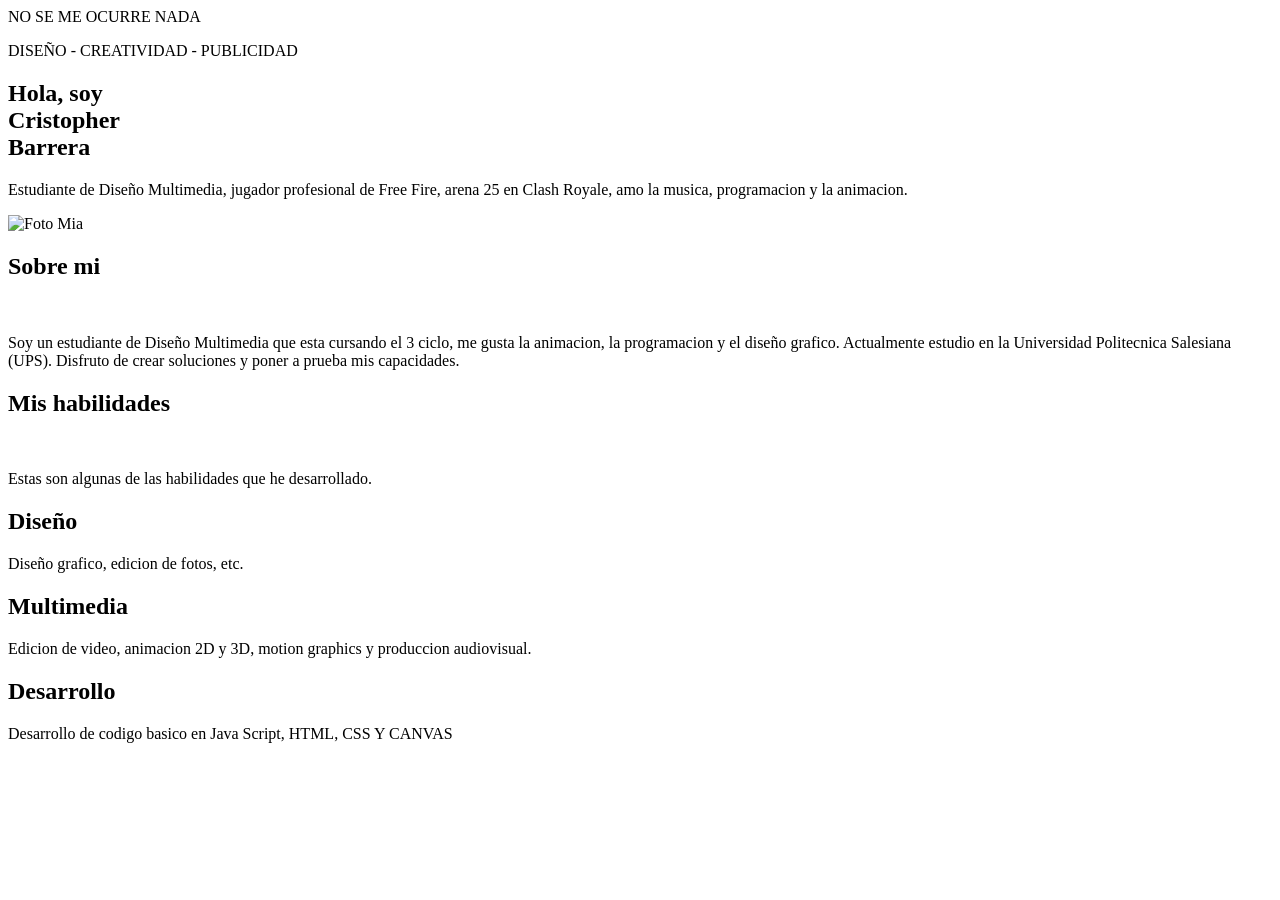
==== cris/index.html @ b5636f1e "Create index.html" ====
<!DOCTYPE html>
<html lang="es">
<head>
    <meta charset="UTF-8">
    <meta name="viewport" content="width=device-width, initial-scale=1.0">
    <title>Mi portafolio personal</title>
    <link rel="stylesheet" href="style.css">
</head>
<body>
    <header>
        <div class = "Nombre">NO SE ME OCURRE <span>NADA</span> </div>
    </header>
    <section class="Inicio">
        <div class="Inicio-texto">
            <p>DISEÑO - CREATIVIDAD - PUBLICIDAD</p>
            <h1>Hola, soy <br> <span>Cristopher</span><br>Barrera</h1>
            <p>Estudiante de Diseño Multimedia,
                jugador profesional de Free Fire,
                arena 25 en Clash Royale,
                amo la musica, programacion y la animacion. 
            </p>
        </div>
        <div class="imagen_1">
            <img src="imagenes/rango.webp" alt="Foto Mia">
        </div>
    </section>
    <section class="yo">
        <h1>Sobre <span>mi</span></h1>
        <br>
        <p class="descripcion">Soy un estudiante de Diseño Multimedia que esta cursando el 3 ciclo,
            me gusta la animacion, la programacion y el diseño grafico.
            Actualmente estudio en la Universidad Politecnica Salesiana
            (UPS). Disfruto de crear soluciones y poner a prueba mis capacidades.
        </p>
    </section>
    <section class="skills">
        <h1>Mis <span>habilidades</span></h1>
        <br>
        <p >Estas son algunas de las habilidades que he desarrollado.</p>
        <div class="habilidad">
            <h2>Diseño</h2>
            <p>Diseño grafico, edicion de fotos, etc.</p>
        </div>
        <div class="habilidad">
            <h2>Multimedia</h2>
            <p>Edicion de video, animacion 2D y 3D, motion graphics y produccion audiovisual.</p>
        </div>
        <div class="habilidad">
            <h2>Desarrollo</h2>
            <p>Desarrollo de codigo basico en Java Script, HTML, CSS Y CANVAS</p>
        </div>
    </section>

</body>
</html>
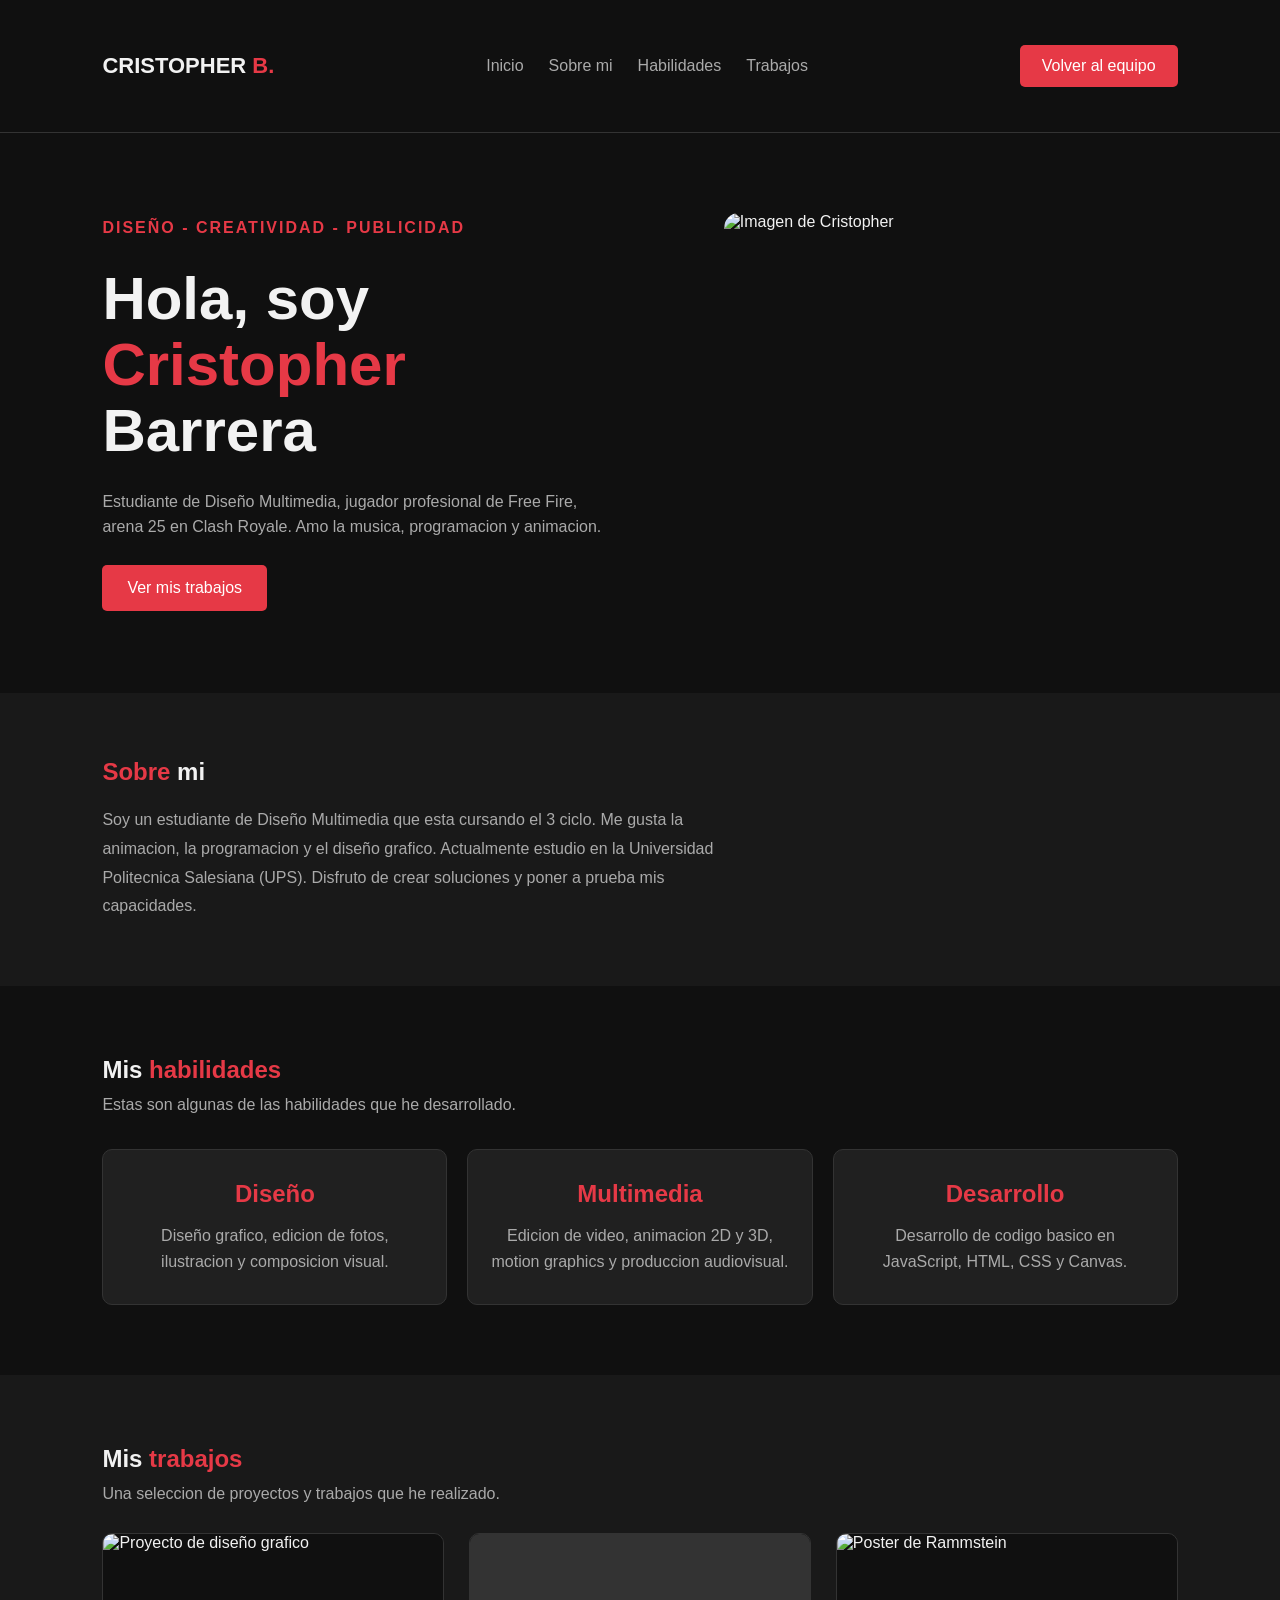
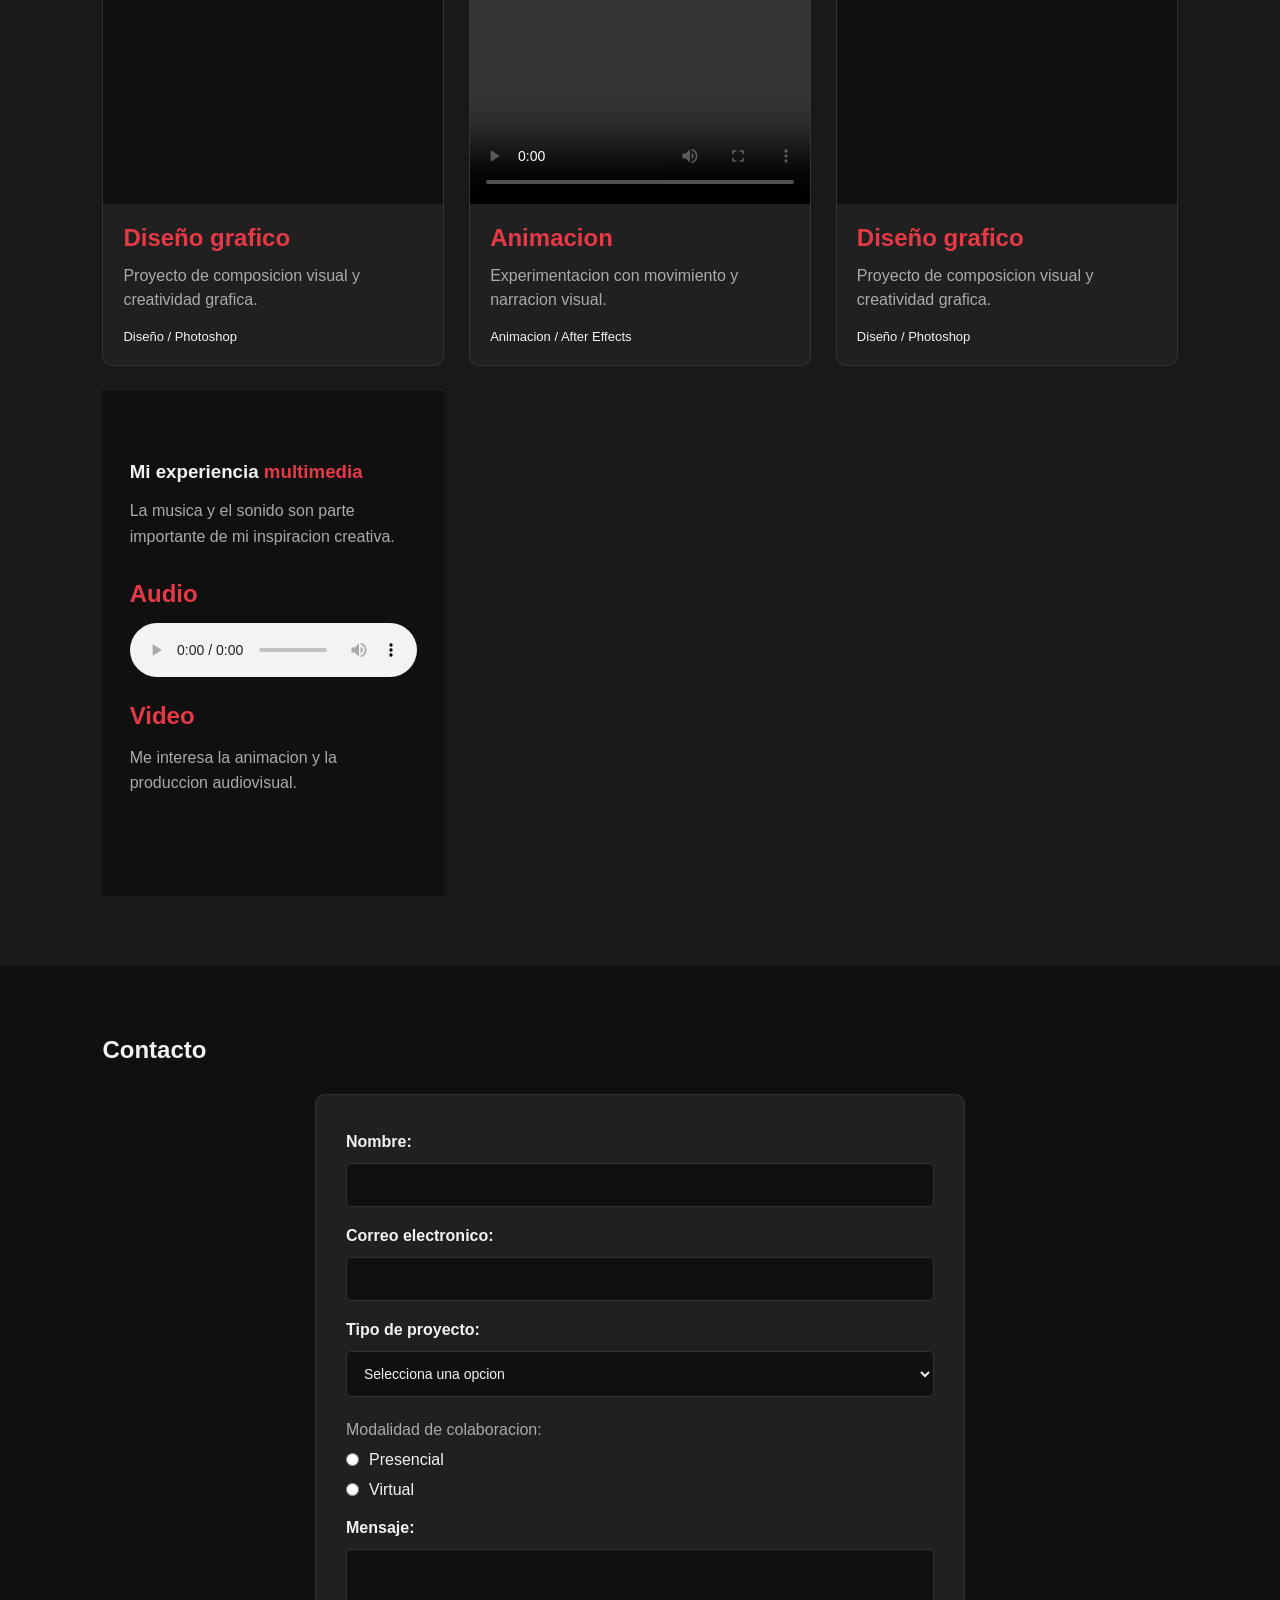
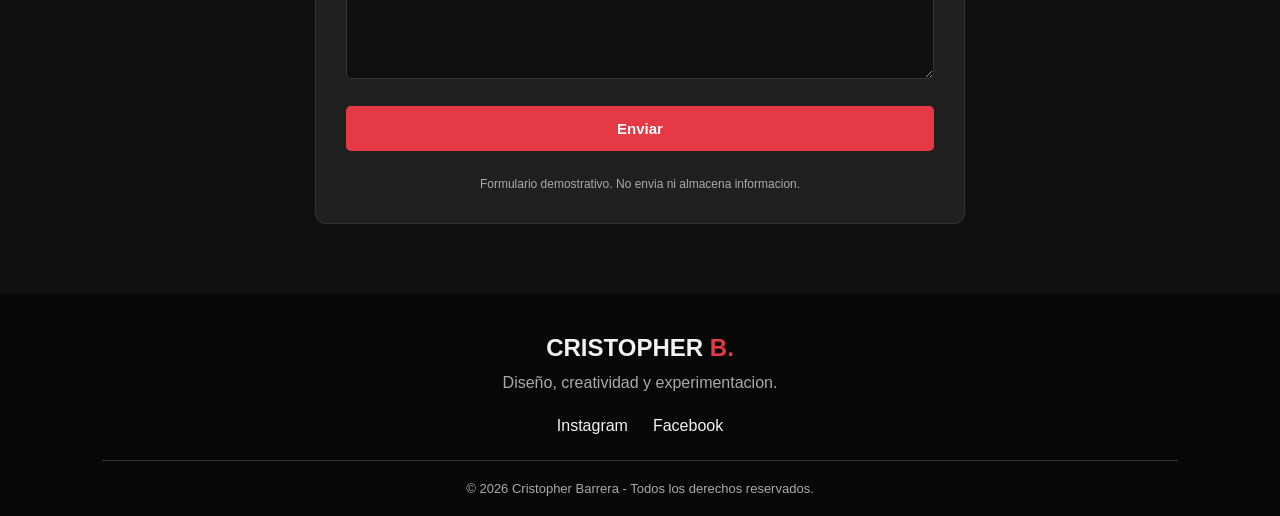
==== commit 1b1bddd6: "ss" ====
--- a/cris/index.html
+++ b/cris/index.html
@@ -8,48 +8,182 @@
 </head>
 <body>
     <header>
-        <div class = "Nombre">NO SE ME OCURRE <span>NADA</span> </div>
+        <div class="Nombre">CRISTOPHER <span>B.</span></div>
+        <nav>
+            <a href="#inicio">Inicio</a>
+            <a href="#sobre-mi">Sobre mi</a>
+            <a href="#habilidades">Habilidades</a>
+            <a href="#trabajos">Trabajos</a>
+        </nav>
+<a href="../../index.html" class="volver-equipo">
+    Volver al equipo
+</a>
     </header>
-    <section class="Inicio">
+
+    <section class="Inicio" id="inicio">
         <div class="Inicio-texto">
-            <p>DISEÑO - CREATIVIDAD - PUBLICIDAD</p>
-            <h1>Hola, soy <br> <span>Cristopher</span><br>Barrera</h1>
-            <p>Estudiante de Diseño Multimedia,
+            <p class="subtitulo">DISEÑO - CREATIVIDAD - PUBLICIDAD</p>
+            <h1>Hola, soy <br><span>Cristopher</span><br>Barrera</h1>
+            <p>
+                Estudiante de Diseño Multimedia,
                 jugador profesional de Free Fire,
-                arena 25 en Clash Royale,
-                amo la musica, programacion y la animacion. 
+                arena 25 en Clash Royale.
+                Amo la musica, programacion y animacion.
             </p>
+            <a href="#trabajos" class="boton">Ver mis trabajos</a>
         </div>
+
         <div class="imagen_1">
-            <img src="imagenes/rango.webp" alt="Foto Mia">
+            <img src="imagenes/yo4.jpeg" alt="Imagen de Cristopher">
         </div>
     </section>
-    <section class="yo">
+
+    <section class="yo" id="sobre-mi">
         <h1>Sobre <span>mi</span></h1>
-        <br>
-        <p class="descripcion">Soy un estudiante de Diseño Multimedia que esta cursando el 3 ciclo,
-            me gusta la animacion, la programacion y el diseño grafico.
-            Actualmente estudio en la Universidad Politecnica Salesiana
-            (UPS). Disfruto de crear soluciones y poner a prueba mis capacidades.
+        <p class="descripcion">
+            Soy un estudiante de Diseño Multimedia que esta cursando el 3 ciclo.
+            Me gusta la animacion, la programacion y el diseño grafico.
+            Actualmente estudio en la Universidad Politecnica Salesiana (UPS).
+            Disfruto de crear soluciones y poner a prueba mis capacidades.
         </p>
     </section>
-    <section class="skills">
-        <h1>Mis <span>habilidades</span></h1>
-        <br>
-        <p >Estas son algunas de las habilidades que he desarrollado.</p>
+
+    <section class="skills" id="habilidades">
+        <div class="titulo-seccion">
+            <h1>Mis <span>habilidades</span></h1>
+            <p>Estas son algunas de las habilidades que he desarrollado.</p>
+        </div>
+
         <div class="habilidad">
             <h2>Diseño</h2>
-            <p>Diseño grafico, edicion de fotos, etc.</p>
+            <p>Diseño grafico, edicion de fotos, ilustracion y composicion visual.</p>
         </div>
+
         <div class="habilidad">
             <h2>Multimedia</h2>
             <p>Edicion de video, animacion 2D y 3D, motion graphics y produccion audiovisual.</p>
         </div>
+
         <div class="habilidad">
             <h2>Desarrollo</h2>
-            <p>Desarrollo de codigo basico en Java Script, HTML, CSS Y CANVAS</p>
+            <p>Desarrollo de codigo basico en JavaScript, HTML, CSS y Canvas.</p>
         </div>
     </section>
 
+    <section class="trabajos" id="trabajos">
+        <div class="titulo-seccion">
+            <h1>Mis <span>trabajos</span></h1>
+            <p>Una seleccion de proyectos y trabajos que he realizado.</p>
+        </div>
+
+        <div class="contenedor-trabajos">
+
+            <div class="proyecto">
+                <div class="media-proyecto">
+                    <img src="imagenes/Afiche.jpg" alt="Proyecto de diseño grafico">
+                </div>
+                <div class="info-proyecto">
+                    <h2>Diseño grafico</h2>
+                    <p>Proyecto de composicion visual y creatividad grafica.</p>
+                    <span>Diseño / Photoshop</span>
+                </div>
+            </div>
+
+            <div class="proyecto">
+                <div class="media-proyecto">
+                    <video controls>
+                        <source src="videos/cofato anuncio.mp4" type="video/mp4">
+                        Tu navegador no puede reproducir este video.
+                    </video>
+                </div>
+                <div class="info-proyecto">
+                    <h2>Animacion</h2>
+                    <p>Experimentacion con movimiento y narracion visual.</p>
+                    <span>Animacion / After Effects</span>
+                </div>
+            </div>
+
+            <div class="proyecto">
+                <div class="media-proyecto">
+                    <img class="vertical" src="imagenes/Rammstein Poster Brutalismo.png" alt="Poster de Rammstein">
+                </div>
+                <div class="info-proyecto">
+                    <h2>Diseño grafico</h2>
+                    <p>Proyecto de composicion visual y creatividad grafica.</p>
+                    <span>Diseño / Photoshop</span>
+                </div>
+            </div>
+                    <section class="experiencia">
+            <h1>Mi experiencia <span>multimedia</span></h1>
+            <p>La musica y el sonido son parte importante de mi inspiracion creativa.</p>
+
+            <h2>Audio</h2>
+            <audio controls>
+                <source src="audios/Benny Benassi - Satisfaction.mp3" type="audio/mpeg">
+                Tu navegador no soporta audio.
+            </audio>
+
+            <h2>Video</h2>
+            <p>Me interesa la animacion y la produccion audiovisual.</p>
+        </section>
+
+        </div>
+    </section>
+    <section class="contacto">
+    <h1>Contacto</h1>
+
+    <form>
+        <label for="nombre">Nombre:</label>
+        <input type="text" id="nombre" required>
+
+        <label for="correo">Correo electronico:</label>
+        <input type="email" id="correo" required>
+
+        <label for="tipo">Tipo de proyecto:</label>
+        <select id="tipo" required>
+            <option value="">Selecciona una opcion</option>
+            <option>Diseño grafico</option>
+            <option>Animacion</option>
+            <option>Edicion de video</option>
+            <option>Desarrollo web</option>
+        </select>
+
+        <p>Modalidad de colaboracion:</p>
+
+        <label>
+            <input type="radio" name="modalidad" value="presencial" required>
+            Presencial
+        </label>
+
+        <label>
+            <input type="radio" name="modalidad" value="virtual">
+            Virtual
+        </label>
+
+        <label for="mensaje">Mensaje:</label>
+        <textarea id="mensaje" required></textarea>
+
+        <button type="submit">Enviar</button>
+
+        <p>Formulario demostrativo. No envia ni almacena informacion.</p>
+    </form>
+</section>
+
+    <footer>
+        <div class="footer-contenido">
+            <h2>CRISTOPHER <span>B.</span></h2>
+            <p>Diseño, creatividad y experimentacion.</p>
+
+            <div class="redes">
+                <a href="https://www.instagram.com/crhystu/" target="_blank">Instagram</a>
+                <a href="https://www.facebook.com/Crhystu/" target="_blank">Facebook</a>
+            </div>
+        </div>
+
+        <div class="copyright">
+            <p>© 2026 Cristopher Barrera - Todos los derechos reservados.</p>
+        </div>
+    </footer>
+
 </body>
 </html>
--- a/cris/style.css
+++ b/cris/style.css
@@ -0,0 +1,545 @@
+
+:root {
+    --fondo: #101010;
+    --fondo-secundario: #191919;
+    --tarjetas: #202020;
+    --rojo: #E63946;
+    --rojo-hover: #BD2633;
+    --texto: #F2F2F2;
+    --texto-secundario: #AAAAAA;
+    --bordes: #333333;
+}
+
+* {
+    margin: 0;
+    padding: 0;
+    box-sizing: border-box;
+    scroll-behavior: smooth;
+}
+
+body {
+    background-color: var(--fondo);
+    color: var(--texto);
+    font-family: Arial, sans-serif;
+}
+
+/* ENCABEZADO */
+
+header {
+    display: flex;
+    justify-content: space-between;
+    align-items: center;
+    padding: 25px 8%;
+    border-bottom: 1px solid var(--bordes);
+}
+
+.Nombre {
+    font-size: 22px;
+    font-weight: bold;
+}
+
+.Nombre span {
+    color: var(--rojo);
+}
+
+nav {
+    display: flex;
+    gap: 25px;
+}
+
+nav a {
+    color: var(--texto-secundario);
+    text-decoration: none;
+    transition: 0.3s;
+}
+
+nav a:hover {
+    color: var(--rojo);
+}
+
+/* INICIO */
+
+.Inicio {
+    display: flex;
+    align-items: center;
+    justify-content: space-between;
+    padding: 80px 8%;
+    gap: 60px;
+}
+
+.Inicio-texto {
+    flex: 1;
+}
+
+.Inicio-texto .subtitulo {
+    color: var(--rojo);
+    font-weight: bold;
+    letter-spacing: 2px;
+}
+
+.Inicio h1 {
+    font-size: 60px;
+    line-height: 1.1;
+    margin: 25px 0;
+}
+
+.Inicio h1 span {
+    color: var(--rojo);
+}
+
+.Inicio p {
+    color: var(--texto-secundario);
+    line-height: 1.6;
+    max-width: 500px;
+}
+
+.imagen_1 {
+    flex: 1;
+    display: flex;
+    justify-content: center;
+}
+
+.imagen_1 img {
+    width: 100%;
+    max-width: 400px;
+    height: 400px;
+    object-fit: cover;
+    border-radius: 15px;
+}
+
+.boton {
+    display: inline-block;
+    margin-top: 25px;
+    padding: 14px 25px;
+    background-color: var(--rojo);
+    color: white;
+    text-decoration: none;
+    border-radius: 5px;
+    transition: 0.3s;
+}
+
+.boton:hover {
+    background-color: var(--rojo-hover);
+}
+
+/* SOBRE MI */
+
+.yo {
+    padding: 65px 8%;
+    background-color: var(--fondo-secundario);
+}
+
+.yo h1 {
+    color: var(--rojo);
+    margin-bottom: 20px;
+}
+
+.yo h1 span {
+    color: var(--texto);
+}
+
+.descripcion {
+    line-height: 1.8;
+    max-width: 650px;
+    color: var(--texto-secundario);
+}
+
+/* HABILIDADES */
+
+.skills {
+    padding: 70px 8%;
+    display: grid;
+    grid-template-columns: repeat(3, 1fr);
+    gap: 20px;
+}
+
+.titulo-seccion {
+    grid-column: 1 / -1;
+    margin-bottom: 15px;
+}
+
+.titulo-seccion h1 {
+    margin-bottom: 12px;
+}
+
+.titulo-seccion h1 span {
+    color: var(--rojo);
+}
+
+.titulo-seccion p {
+    color: var(--texto-secundario);
+}
+
+.habilidad {
+    padding: 30px 20px;
+    text-align: center;
+    background-color: var(--tarjetas);
+    border: 1px solid var(--bordes);
+    border-radius: 10px;
+    transition: 0.3s;
+}
+
+.habilidad:hover {
+    transform: translateY(-7px);
+    border-color: var(--rojo);
+}
+
+.habilidad h2 {
+    color: var(--rojo);
+    margin-bottom: 15px;
+}
+
+.habilidad p {
+    color: var(--texto-secundario);
+    line-height: 1.6;
+}
+
+/* MIS TRABAJOS */
+
+.trabajos {
+    padding: 70px 8%;
+    background-color: var(--fondo-secundario);
+}
+
+.contenedor-trabajos {
+    display: grid;
+    grid-template-columns: repeat(3, minmax(0, 1fr));
+    gap: 25px;
+    margin-top: 30px;
+    width: 100%;
+    align-items: stretch;
+}
+
+.proyecto {
+    min-width: 0;
+    width: 100%;
+    background-color: var(--tarjetas);
+    border: 1px solid var(--bordes);
+    border-radius: 10px;
+    overflow: hidden;
+    transition: 0.3s;
+}
+
+.proyecto:hover {
+    transform: translateY(-7px);
+    border-color: var(--rojo);
+}
+
+/* ESPACIO DE IMAGENES Y VIDEOS */
+
+.media-proyecto {
+    width: 100%;
+    height: 270px;
+    background-color: #101010;
+    display: flex;
+    justify-content: center;
+    align-items: center;
+    overflow: hidden;
+}
+
+.media-proyecto img,
+.media-proyecto video {
+    width: 100%;
+    height: 100%;
+    display: block;
+    object-fit: cover;
+}
+
+/* IMAGENES VERTICALES */
+
+.media-proyecto img.vertical {
+    object-fit: contain;
+}
+
+/* INFORMACION DE LOS PROYECTOS */
+
+.info-proyecto {
+    padding: 20px;
+}
+
+.info-proyecto h2 {
+    color: var(--rojo);
+    margin-bottom: 12px;
+}
+
+.info-proyecto p {
+    color: var(--texto-secundario);
+    line-height: 1.5;
+    margin-bottom: 15px;
+}
+
+.info-proyecto span {
+    font-size: 13px;
+    color: var(--texto);
+}
+
+/* PIE DE PAGINA */
+
+footer {
+    background-color: #080808;
+    padding: 40px 8% 20px;
+    text-align: center;
+}
+
+.footer-contenido h2 {
+    margin-bottom: 12px;
+}
+
+.footer-contenido h2 span {
+    color: var(--rojo);
+}
+
+.footer-contenido p {
+    color: var(--texto-secundario);
+}
+
+.redes {
+    display: flex;
+    justify-content: center;
+    flex-wrap: wrap;
+    gap: 25px;
+    margin: 25px 0;
+}
+
+.redes a {
+    color: var(--texto);
+    text-decoration: none;
+    transition: 0.3s;
+}
+
+.redes a:hover {
+    color: var(--rojo);
+}
+
+.copyright {
+    border-top: 1px solid var(--bordes);
+    padding-top: 20px;
+    margin-top: 20px;
+}
+
+.copyright p {
+    color: var(--texto-secundario);
+    font-size: 13px;
+}
+
+/* ADAPTACION A CELULARES */
+
+@media (max-width: 768px) {
+
+    header {
+        flex-direction: column;
+        gap: 20px;
+    }
+
+    nav {
+        flex-wrap: wrap;
+        justify-content: center;
+        gap: 15px;
+    }
+
+    .Inicio {
+        flex-direction: column;
+        text-align: center;
+    }
+
+    .Inicio h1 {
+        font-size: 45px;
+    }
+
+    .Inicio-texto p {
+        margin-left: auto;
+        margin-right: auto;
+    }
+
+    .imagen_1 img {
+        height: 300px;
+    }
+
+    .skills {
+        grid-template-columns: 1fr;
+    }
+
+    .contenedor-trabajos {
+        grid-template-columns: 1fr;
+    }
+
+    .titulo-seccion {
+        text-align: center;
+    }
+}
+
+/* EXPERIENCIA MULTIMEDIA */
+
+.experiencia {
+    padding: 70px 8%;
+    background-color: var(--fondo);
+}
+
+.experiencia h1 {
+    margin-bottom: 15px;
+}
+
+.experiencia h1 span {
+    color: var(--rojo);
+}
+
+.experiencia > p {
+    color: var(--texto-secundario);
+    line-height: 1.6;
+    margin-bottom: 30px;
+}
+
+.experiencia h2 {
+    color: var(--rojo);
+    margin: 25px 0 15px;
+}
+
+.experiencia audio {
+    width: 100%;
+    max-width: 500px;
+    display: block;
+}
+
+.experiencia audio,
+.experiencia video {
+    border-radius: 8px;
+}
+
+.experiencia video {
+    width: 100%;
+    max-width: 600px;
+    display: block;
+}
+
+/* FORMULARIO DE CONTACTO */
+
+.contacto {
+    padding: 70px 8%;
+    background-color: var(--fondo);
+}
+
+.contacto h1 {
+    margin-bottom: 15px;
+}
+
+.contacto h1 span {
+    color: var(--rojo);
+}
+
+.contacto form {
+    max-width: 650px;
+    margin: 30px auto 0;
+    padding: 30px;
+    background-color: var(--tarjetas);
+    border: 1px solid var(--bordes);
+    border-radius: 10px;
+    display: flex;
+    flex-direction: column;
+    gap: 12px;
+}
+
+.contacto label {
+    color: var(--texto);
+    font-weight: bold;
+    margin-top: 8px;
+}
+
+.contacto input:not([type="radio"]),
+.contacto select,
+.contacto textarea {
+    width: 100%;
+    padding: 13px;
+    background-color: var(--fondo);
+    color: var(--texto);
+    border: 1px solid var(--bordes);
+    border-radius: 5px;
+    font-family: Arial, sans-serif;
+    font-size: 14px;
+    outline: none;
+}
+
+.contacto input:focus,
+.contacto select:focus,
+.contacto textarea:focus {
+    border-color: var(--rojo);
+}
+
+.contacto textarea {
+    height: 130px;
+    resize: vertical;
+}
+
+.contacto form > p {
+    color: var(--texto-secundario);
+    margin-top: 12px;
+}
+
+.contacto form label:has(input[type="radio"]) {
+    display: flex;
+    align-items: center;
+    gap: 10px;
+    font-weight: normal;
+    margin-top: 0;
+}
+
+.contacto input[type="radio"] {
+    accent-color: var(--rojo);
+}
+
+.contacto button {
+    padding: 14px;
+    background-color: var(--rojo);
+    color: white;
+    border: none;
+    border-radius: 5px;
+    font-size: 15px;
+    font-weight: bold;
+    cursor: pointer;
+    transition: 0.3s;
+    margin-top: 15px;
+}
+
+.contacto button:hover {
+    background-color: var(--rojo-hover);
+}
+
+.contacto form p:last-child {
+    font-size: 12px;
+    text-align: center;
+    line-height: 1.5;
+}
+
+/* BOTON VOLVER AL EQUIPO */
+
+.volver-equipo {
+    display: inline-block;
+    margin: 20px 0;
+    padding: 12px 22px;
+    background-color: var(--rojo);
+    color: white;
+    text-decoration: none;
+    border-radius: 5px;
+    transition: 0.3s;
+}
+
+.volver-equipo:hover {
+    background-color: var(--rojo-hover);
+}
+
+/* ADAPTACION A CELULARES */
+
+@media (max-width: 768px) {
+
+    .experiencia,
+    .contacto {
+        padding: 50px 6%;
+    }
+
+    .contacto form {
+        padding: 20px;
+    }
+
+    .experiencia video {
+        width: 100%;
+    }
+}
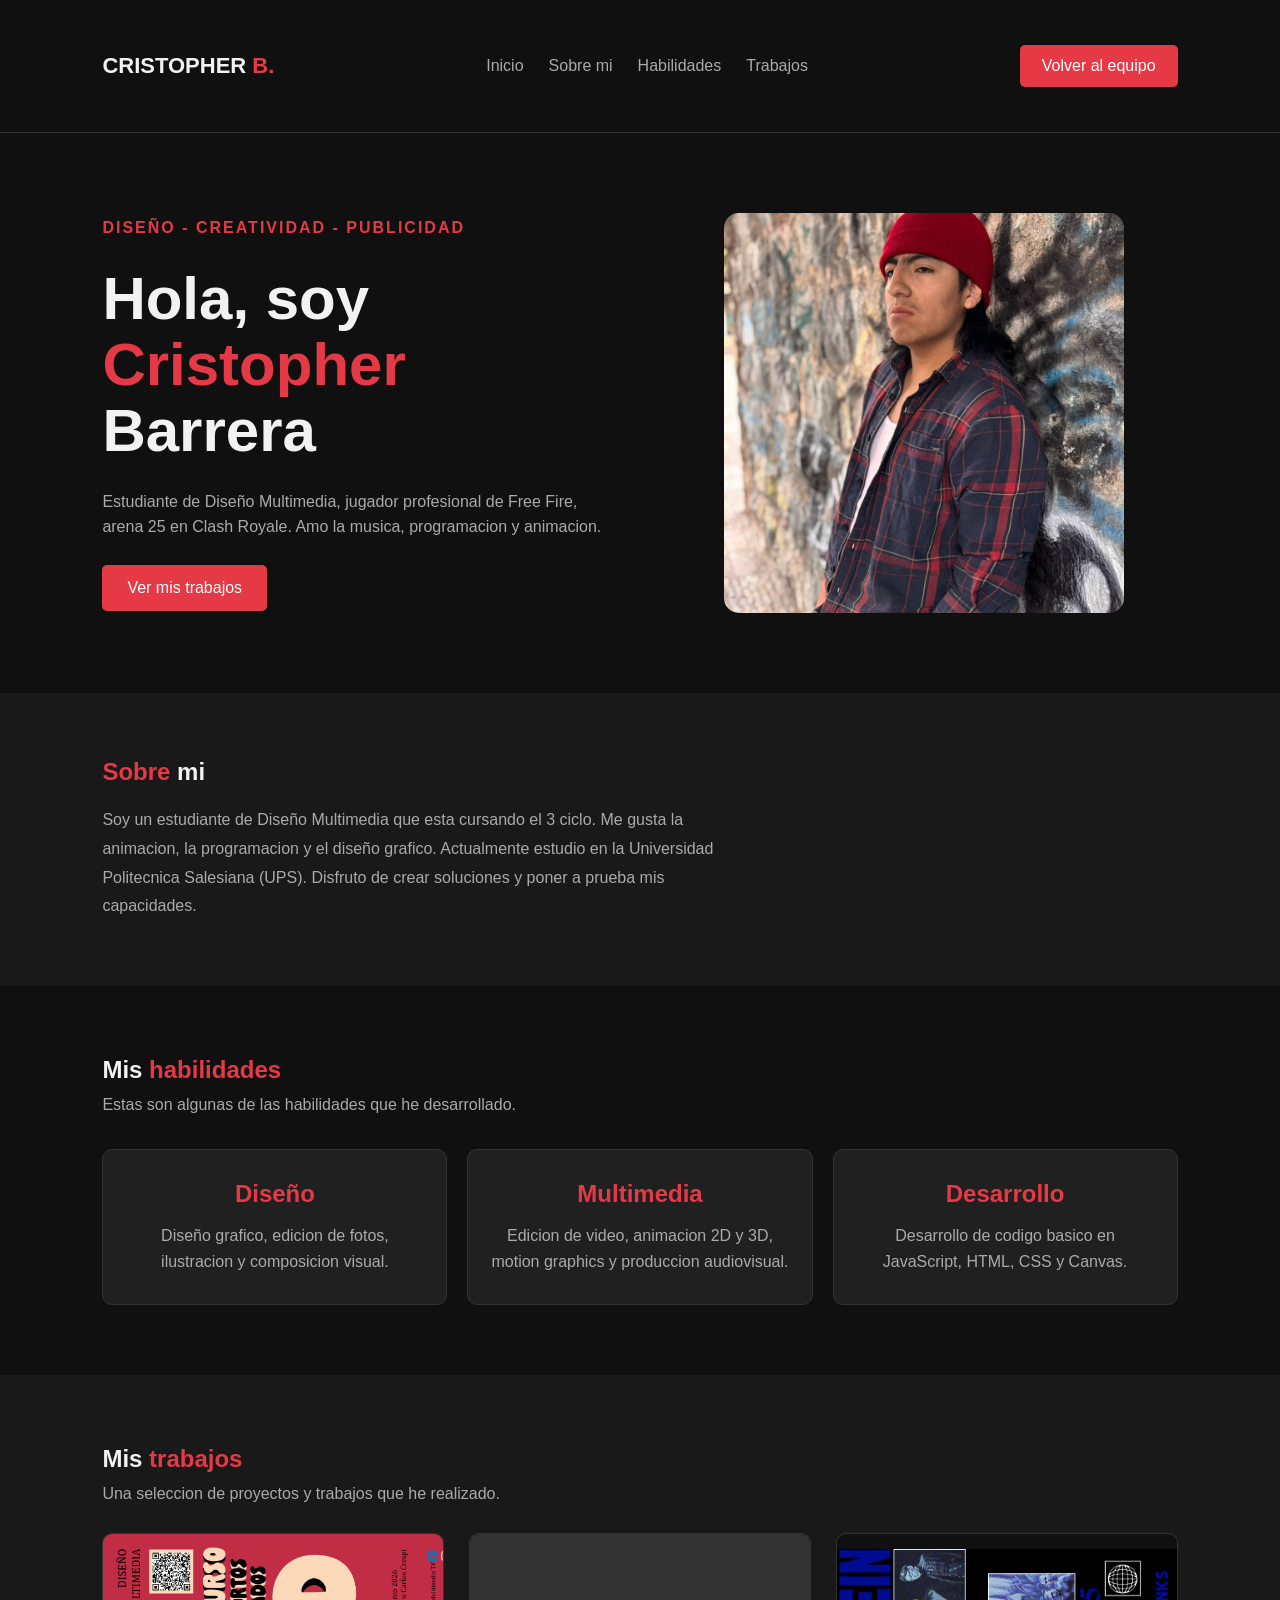
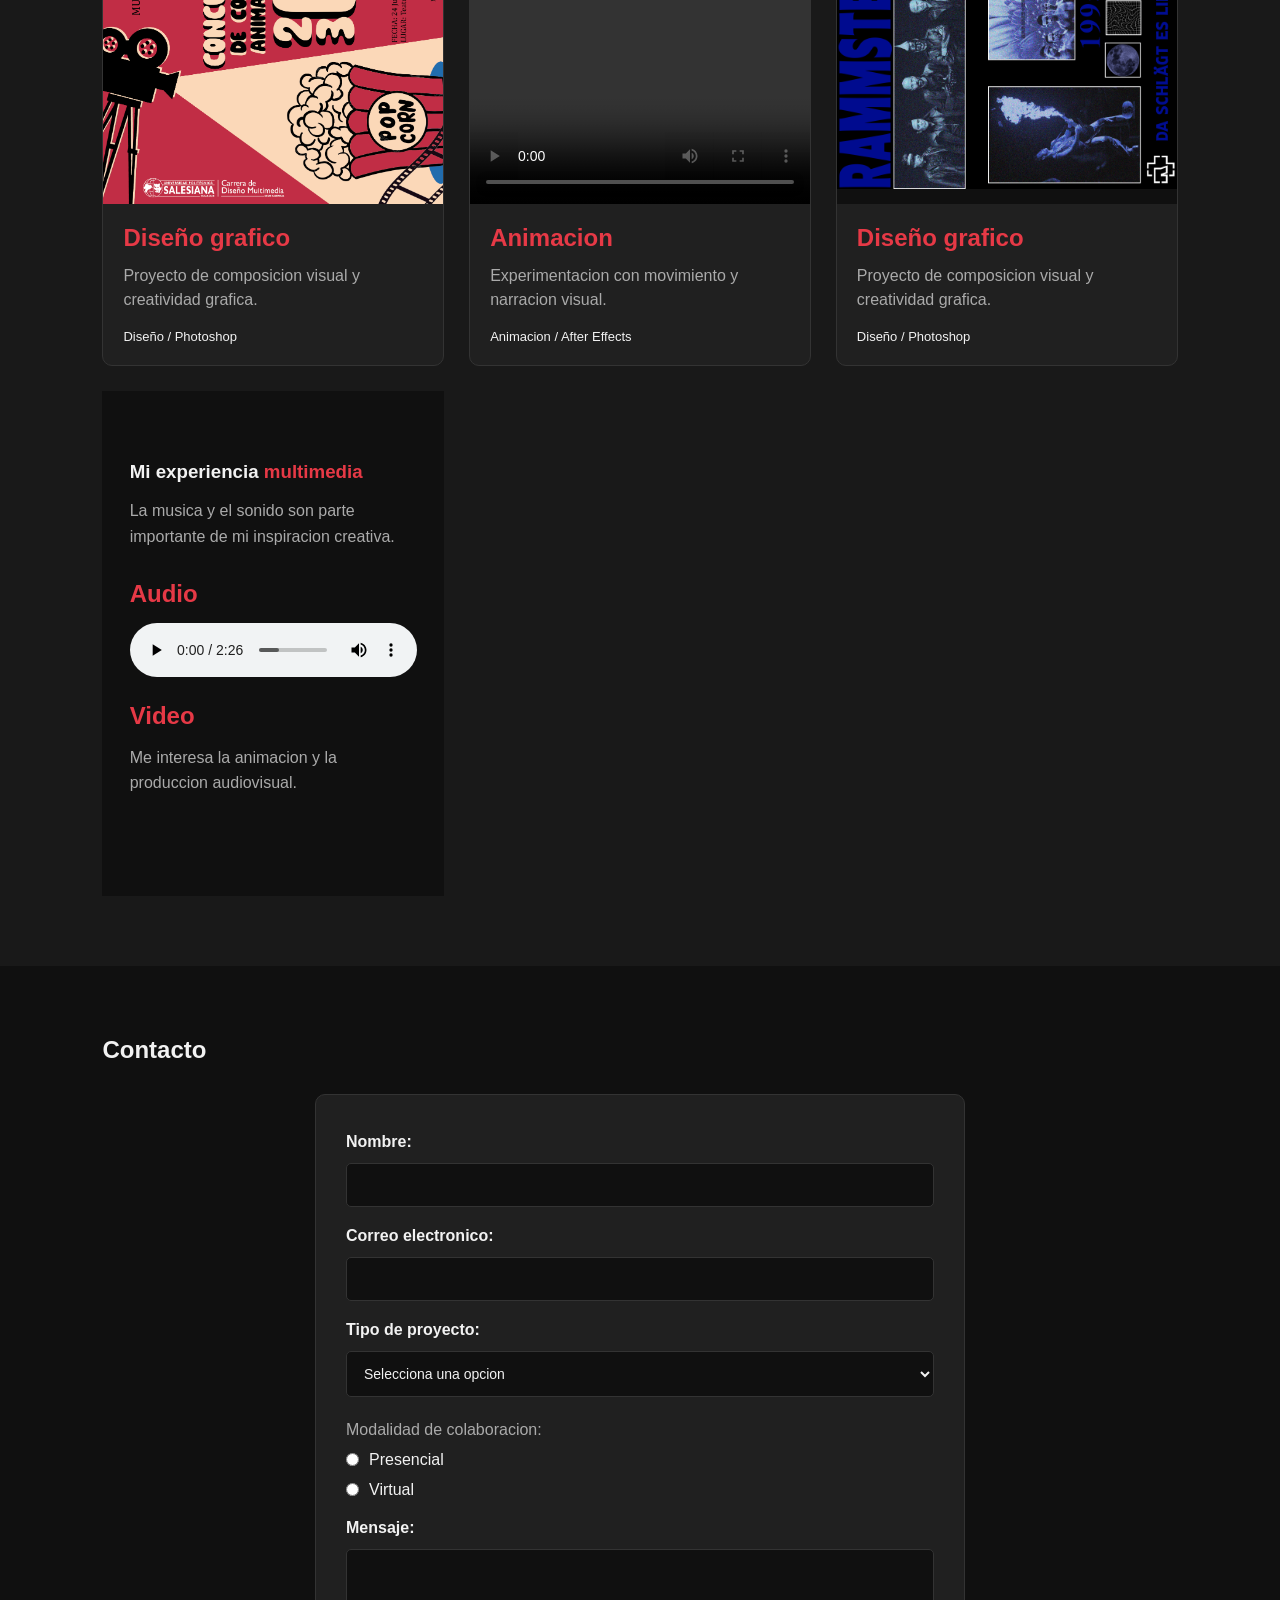
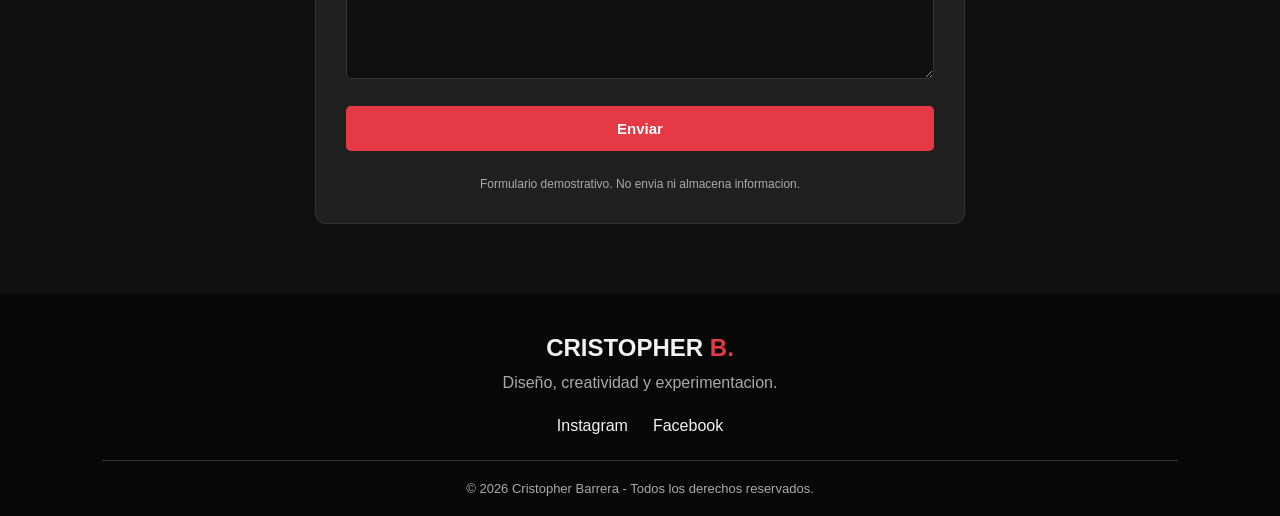
==== commit b2967325: "Update index.html" ====
--- a/cris/index.html
+++ b/cris/index.html
@@ -15,7 +15,7 @@
             <a href="#habilidades">Habilidades</a>
             <a href="#trabajos">Trabajos</a>
         </nav>
-<a href="../../index.html" class="volver-equipo">
+<a href="../index.html" class="volver-equipo">
     Volver al equipo
 </a>
     </header>
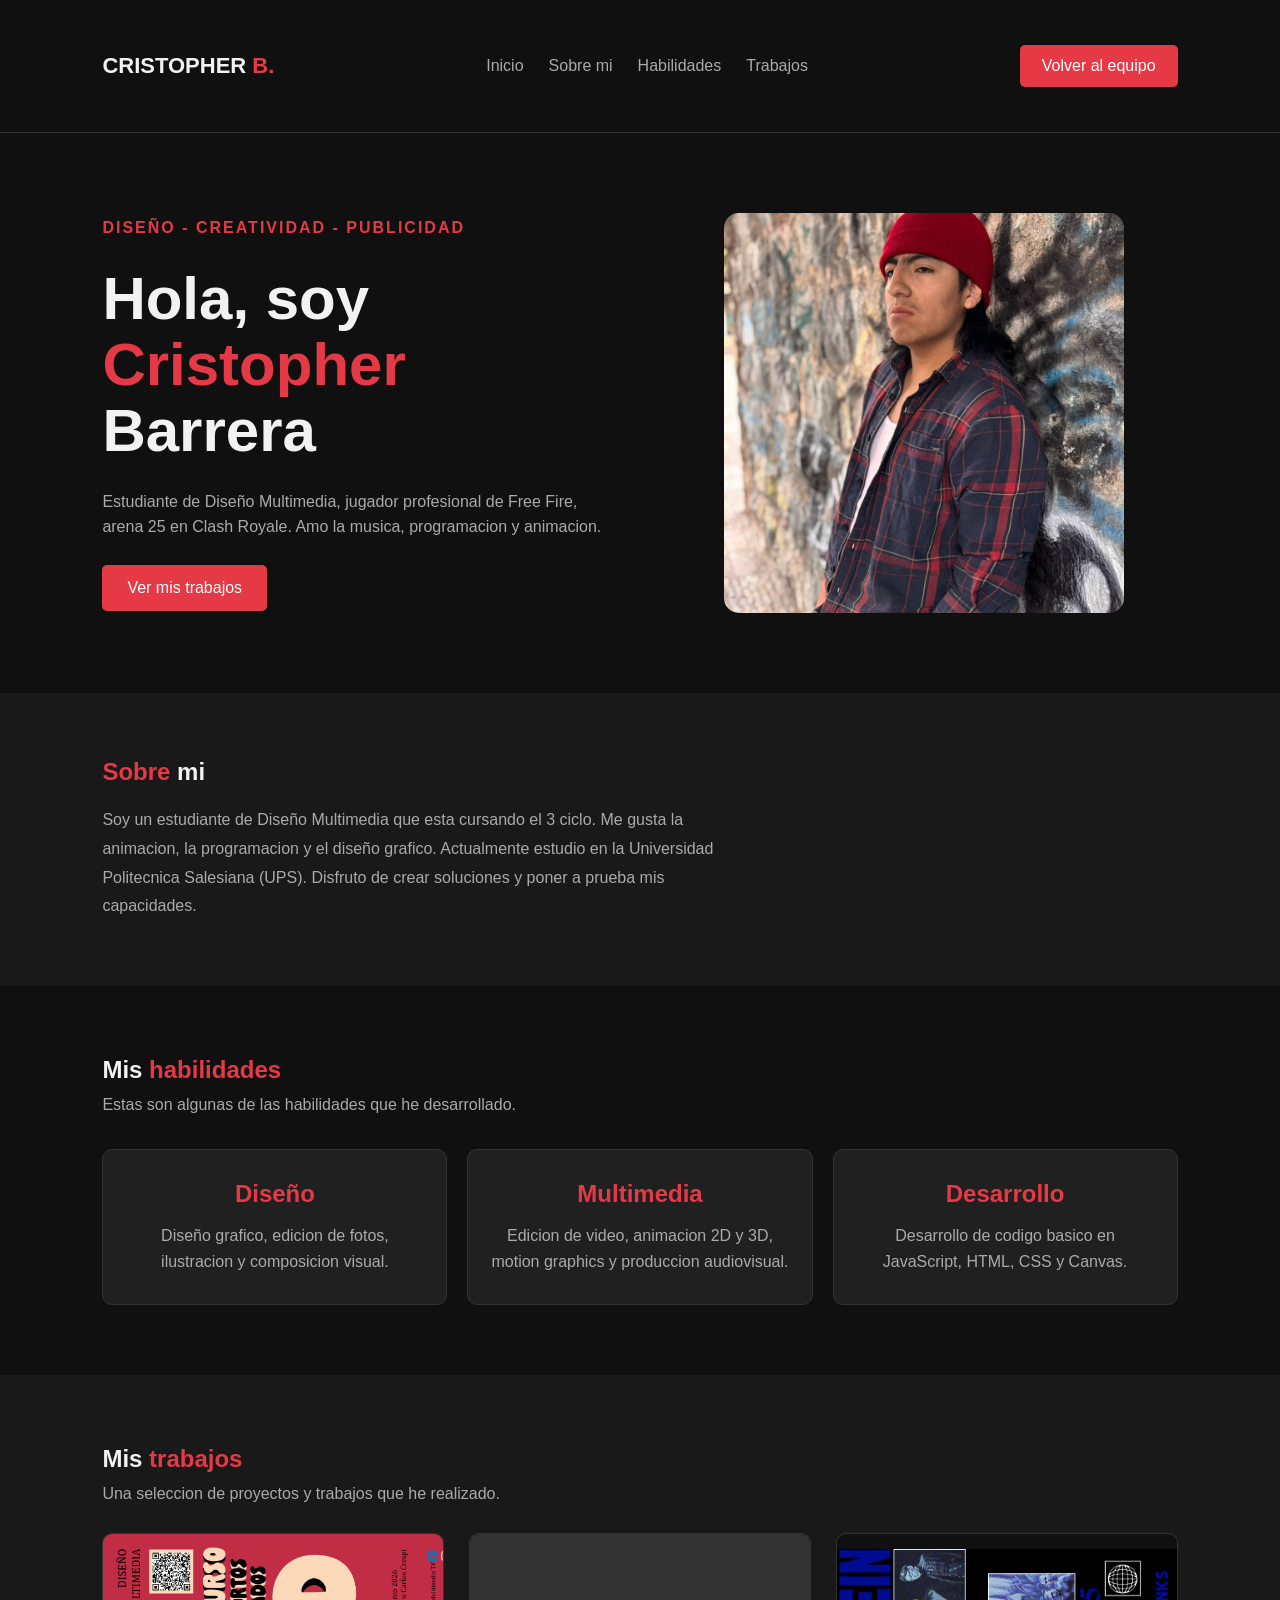
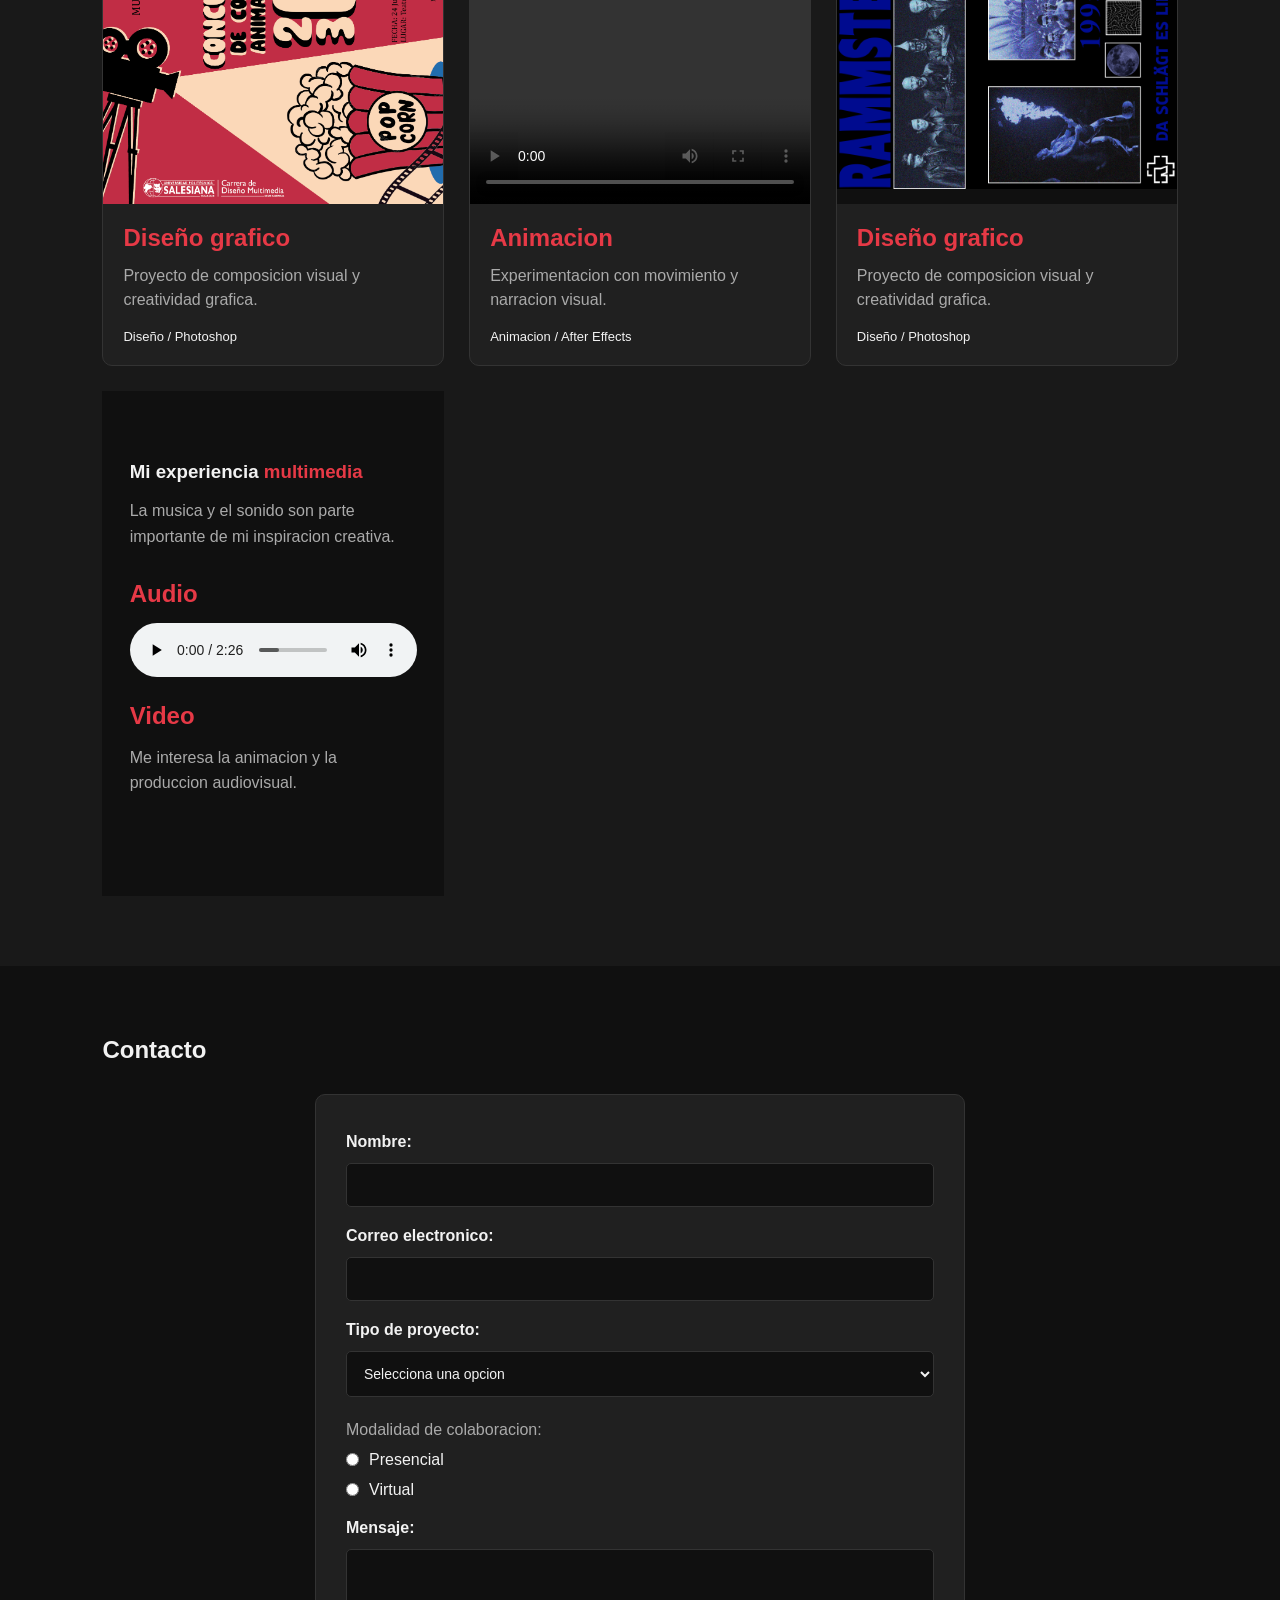
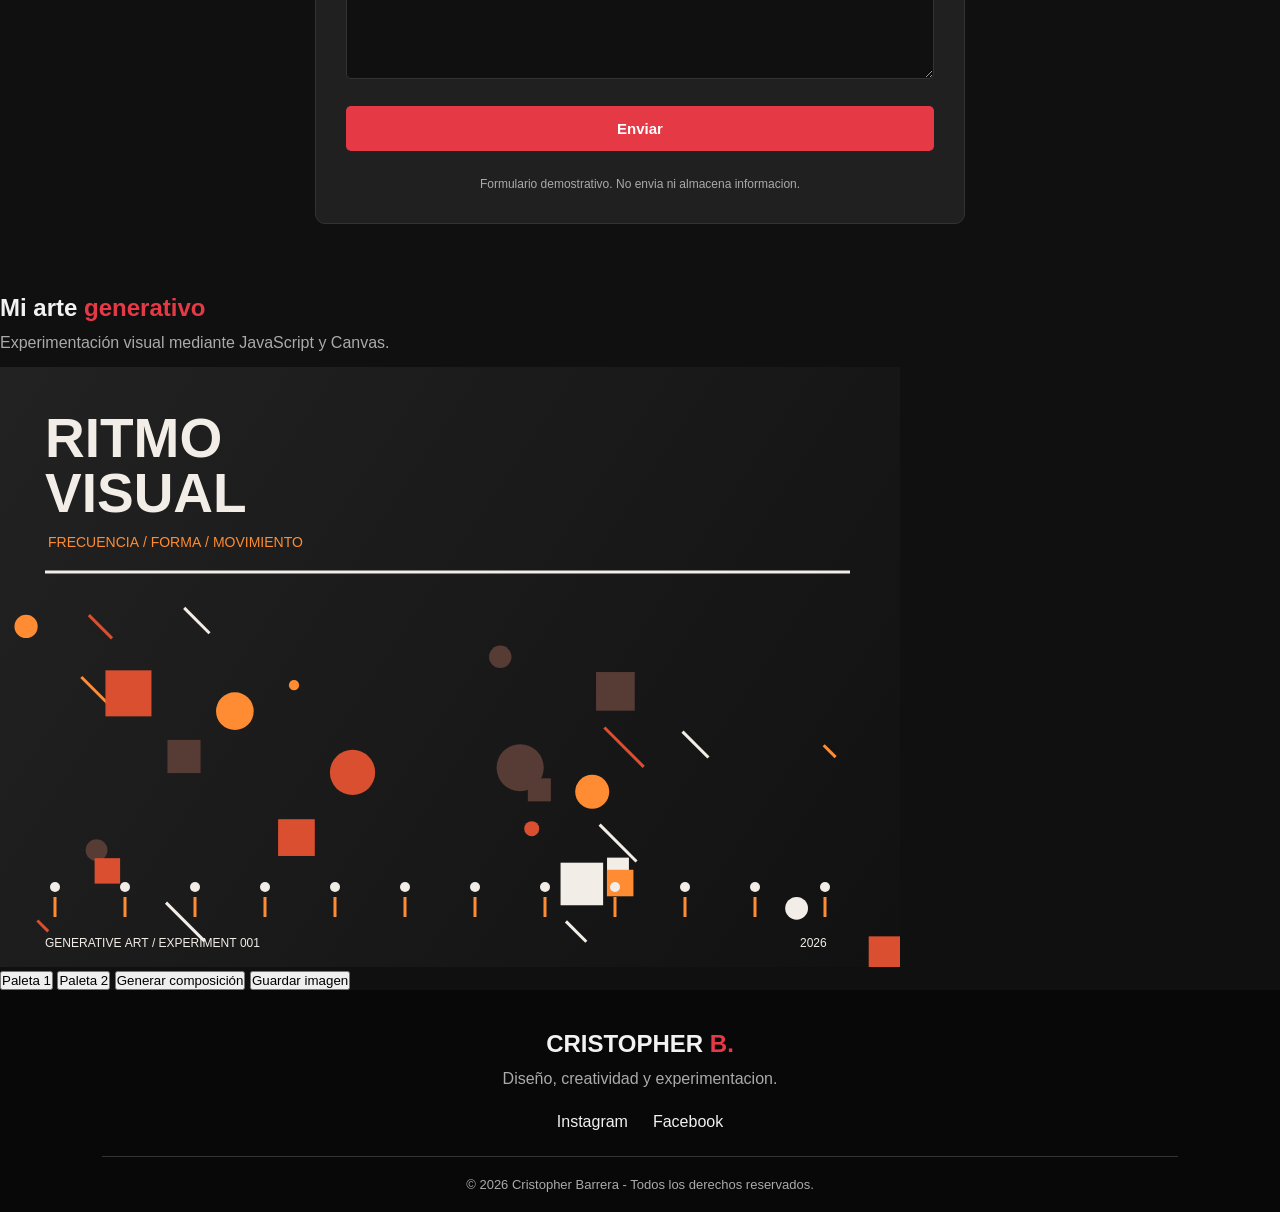
==== commit d7a8edc7: "Update index.html" ====
--- a/cris/index.html
+++ b/cris/index.html
@@ -1,3 +1,4 @@
+
 <!DOCTYPE html>
 <html lang="es">
 <head>
@@ -15,9 +16,9 @@
             <a href="#habilidades">Habilidades</a>
             <a href="#trabajos">Trabajos</a>
         </nav>
-<a href="../index.html" class="volver-equipo">
-    Volver al equipo
-</a>
+        <a href="../index.html" class="volver-equipo">
+            Volver al equipo
+        </a>
     </header>
 
     <section class="Inicio" id="inicio">
@@ -113,61 +114,84 @@
                     <span>Diseño / Photoshop</span>
                 </div>
             </div>
-                    <section class="experiencia">
-            <h1>Mi experiencia <span>multimedia</span></h1>
-            <p>La musica y el sonido son parte importante de mi inspiracion creativa.</p>
-
-            <h2>Audio</h2>
-            <audio controls>
-                <source src="audios/Benny Benassi - Satisfaction.mp3" type="audio/mpeg">
-                Tu navegador no soporta audio.
-            </audio>
-
-            <h2>Video</h2>
-            <p>Me interesa la animacion y la produccion audiovisual.</p>
-        </section>
-
-        </div>
-    </section>
+
+            <section class="experiencia">
+                <h1>Mi experiencia <span>multimedia</span></h1>
+                <p>La musica y el sonido son parte importante de mi inspiracion creativa.</p>
+
+                <h2>Audio</h2>
+                <audio controls>
+                    <source src="audios/Benny Benassi - Satisfaction.mp3" type="audio/mpeg">
+                    Tu navegador no soporta audio.
+                </audio>
+
+                <h2>Video</h2>
+                <p>Me interesa la animacion y la produccion audiovisual.</p>
+            </section>
+
+        </div>
+    </section>
+
     <section class="contacto">
-    <h1>Contacto</h1>
-
-    <form>
-        <label for="nombre">Nombre:</label>
-        <input type="text" id="nombre" required>
-
-        <label for="correo">Correo electronico:</label>
-        <input type="email" id="correo" required>
-
-        <label for="tipo">Tipo de proyecto:</label>
-        <select id="tipo" required>
-            <option value="">Selecciona una opcion</option>
-            <option>Diseño grafico</option>
-            <option>Animacion</option>
-            <option>Edicion de video</option>
-            <option>Desarrollo web</option>
-        </select>
-
-        <p>Modalidad de colaboracion:</p>
-
-        <label>
-            <input type="radio" name="modalidad" value="presencial" required>
-            Presencial
-        </label>
-
-        <label>
-            <input type="radio" name="modalidad" value="virtual">
-            Virtual
-        </label>
-
-        <label for="mensaje">Mensaje:</label>
-        <textarea id="mensaje" required></textarea>
-
-        <button type="submit">Enviar</button>
-
-        <p>Formulario demostrativo. No envia ni almacena informacion.</p>
-    </form>
-</section>
+        <h1>Contacto</h1>
+
+        <form>
+            <label for="nombre">Nombre:</label>
+            <input type="text" id="nombre" required>
+
+            <label for="correo">Correo electronico:</label>
+            <input type="email" id="correo" required>
+
+            <label for="tipo">Tipo de proyecto:</label>
+            <select id="tipo" required>
+                <option value="">Selecciona una opcion</option>
+                <option>Diseño grafico</option>
+                <option>Animacion</option>
+                <option>Edicion de video</option>
+                <option>Desarrollo web</option>
+            </select>
+
+            <p>Modalidad de colaboracion:</p>
+
+            <label>
+                <input type="radio" name="modalidad" value="presencial" required>
+                Presencial
+            </label>
+
+            <label>
+                <input type="radio" name="modalidad" value="virtual">
+                Virtual
+            </label>
+
+            <label for="mensaje">Mensaje:</label>
+            <textarea id="mensaje" required></textarea>
+
+            <button type="submit">Enviar</button>
+
+            <p>Formulario demostrativo. No envia ni almacena informacion.</p>
+        </form>
+    </section>
+
+    <!-- SECCION CANVAS -->
+    <section class="canvas-section" id="canvas">
+        <div class="titulo-seccion">
+            <h1>Mi arte <span>generativo</span></h1>
+            <p>Experimentación visual mediante JavaScript y Canvas.</p>
+        </div>
+
+        <div class="canvas-contenedor">
+
+            <canvas id="miCanvas" width="900" height="600"></canvas>
+
+            <div class="canvas-botones">
+                <button id="paleta1">Paleta 1</button>
+                <button id="paleta2">Paleta 2</button>
+                <button id="generar">Generar composición</button>
+                <button id="guardar">Guardar imagen</button>
+            </div>
+
+        </div>
+    </section>
 
     <footer>
         <div class="footer-contenido">
@@ -185,5 +209,8 @@
         </div>
     </footer>
 
+    <!-- CONEXION CON JAVASCRIPT -->
+    <script src="canvas.js"></script>
+
 </body>
 </html>
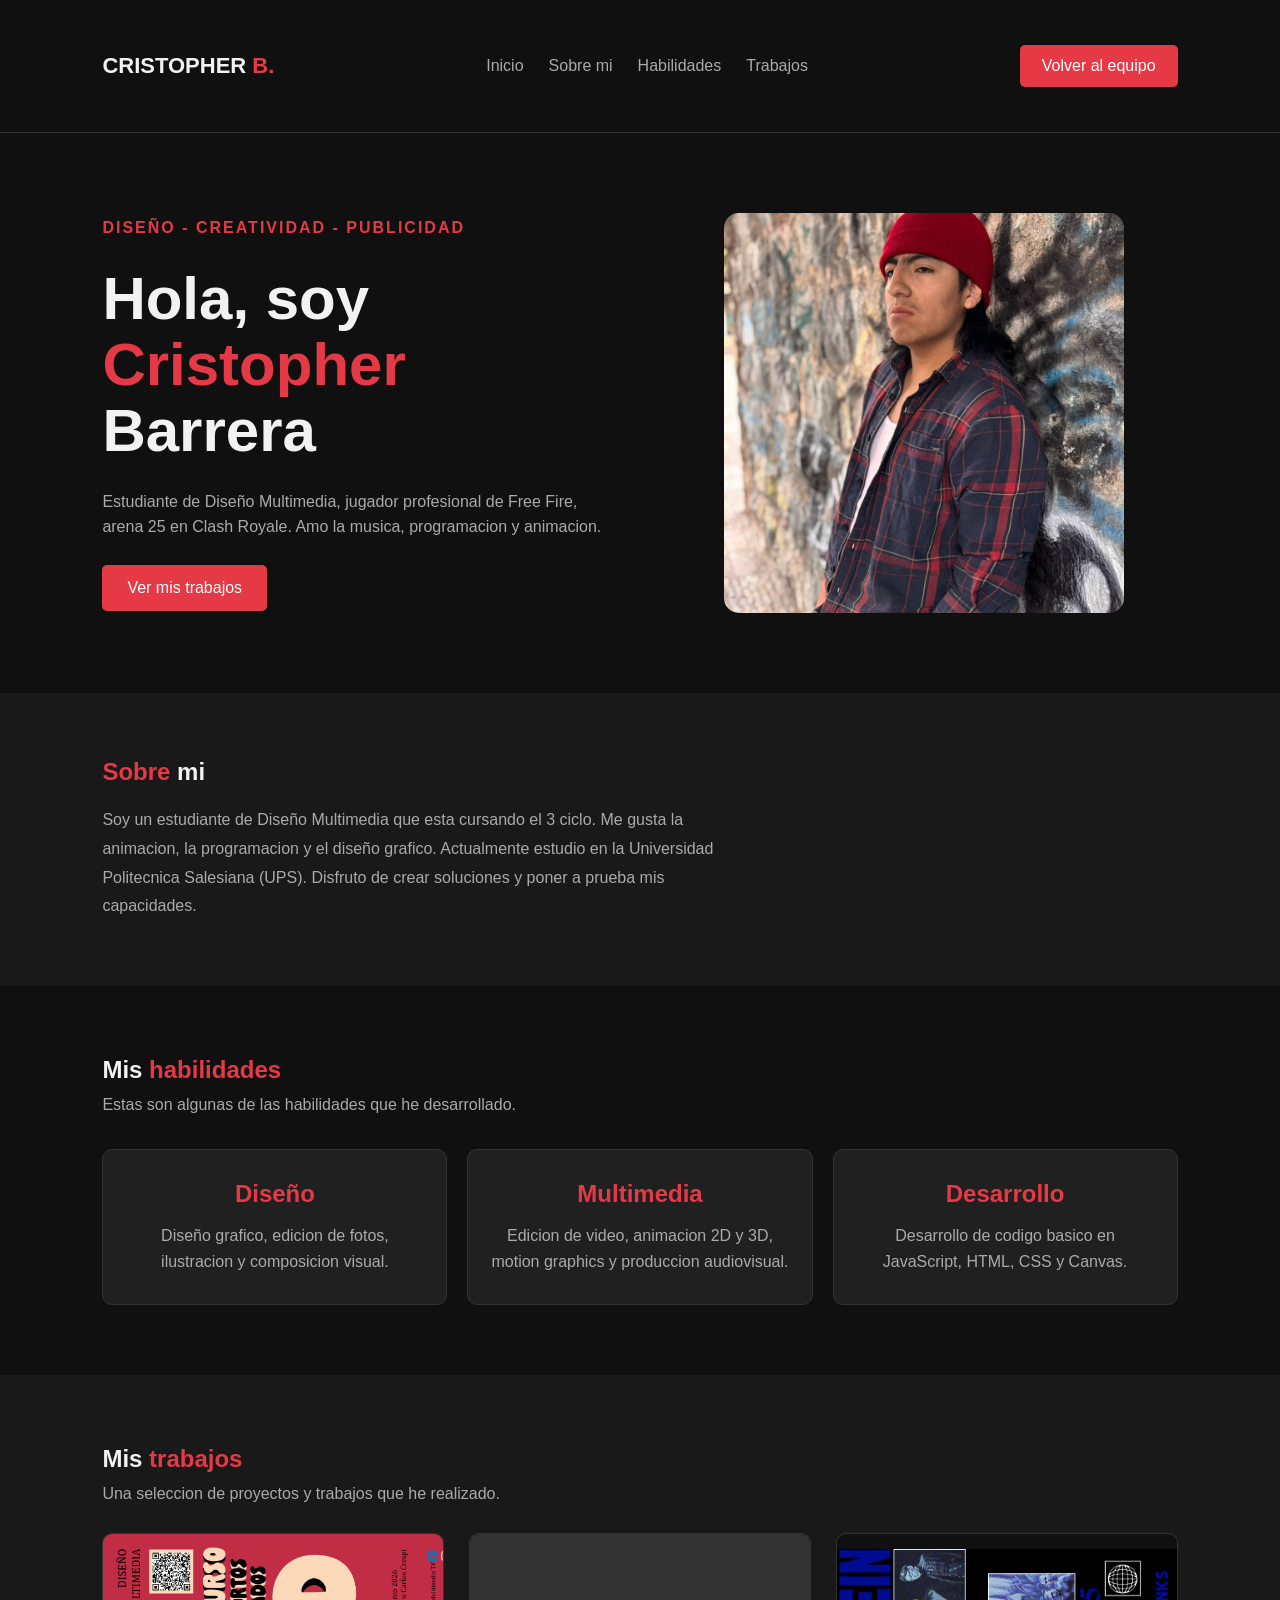
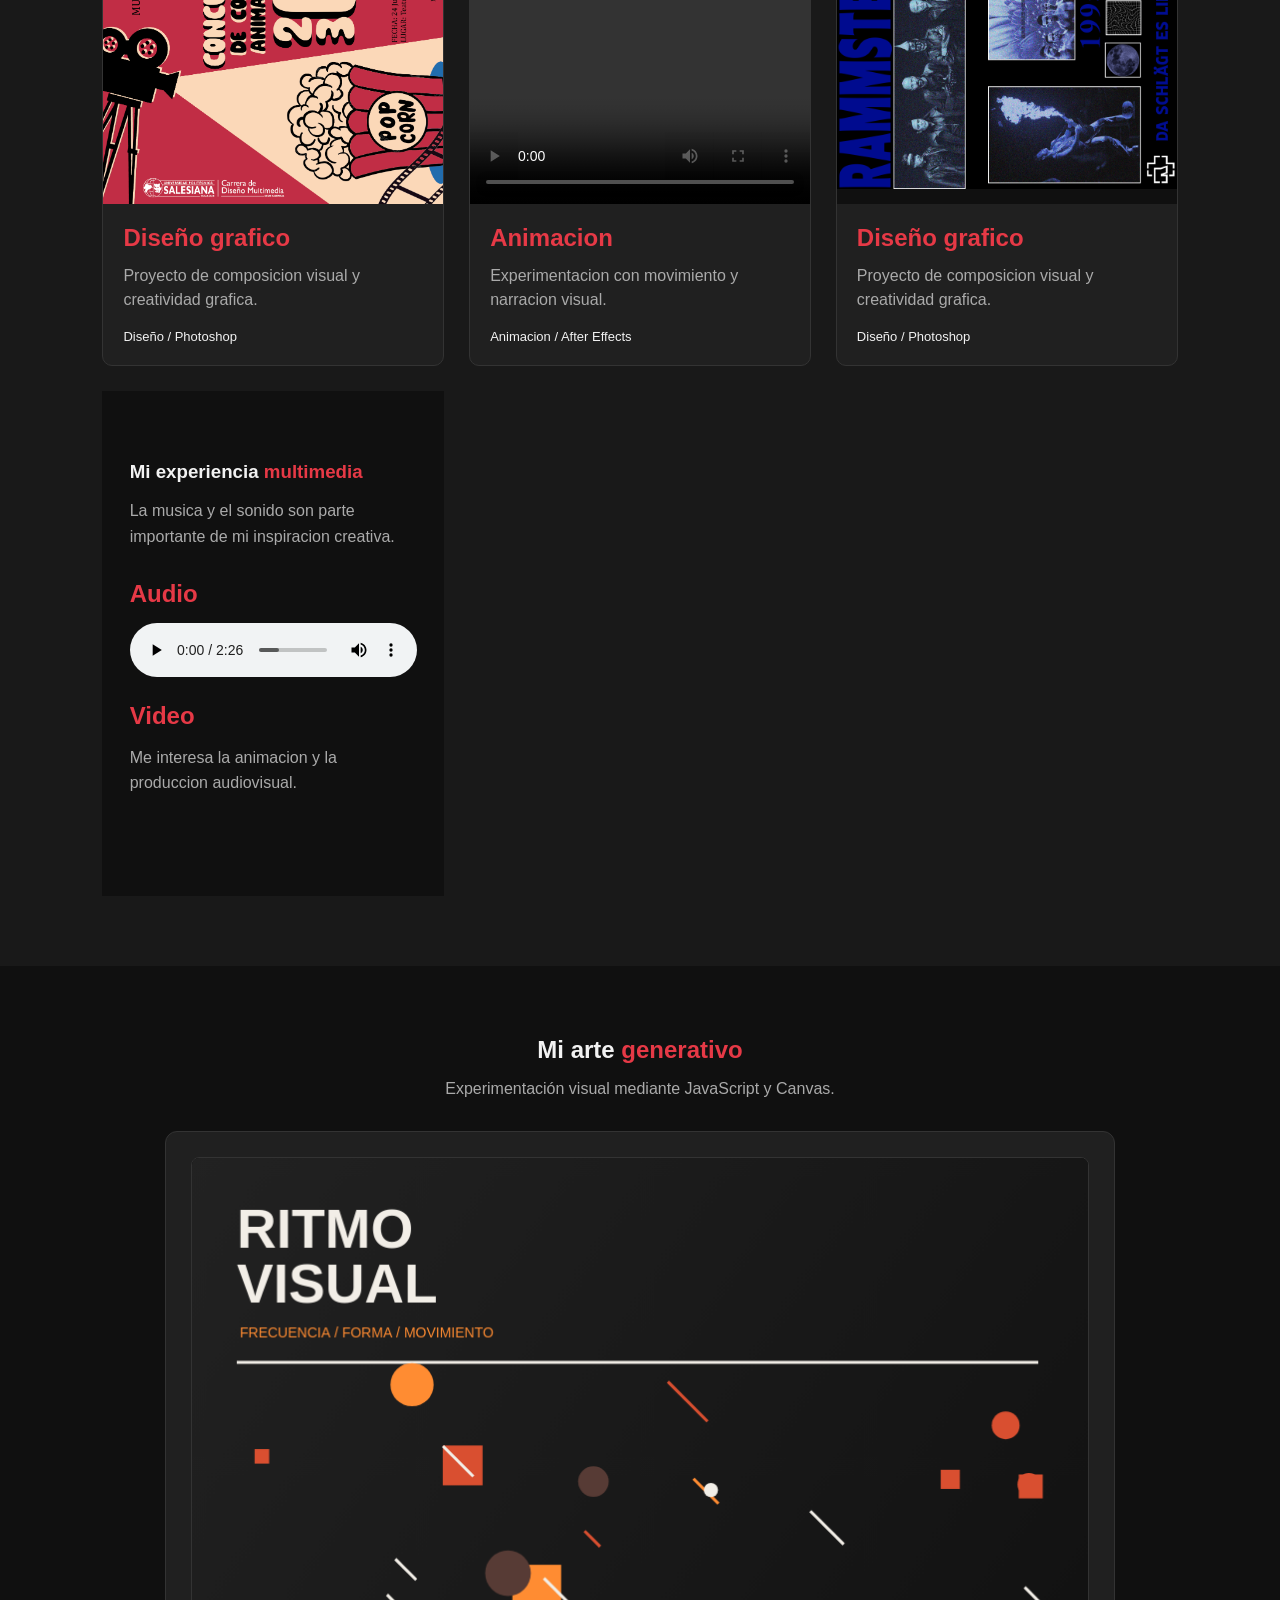
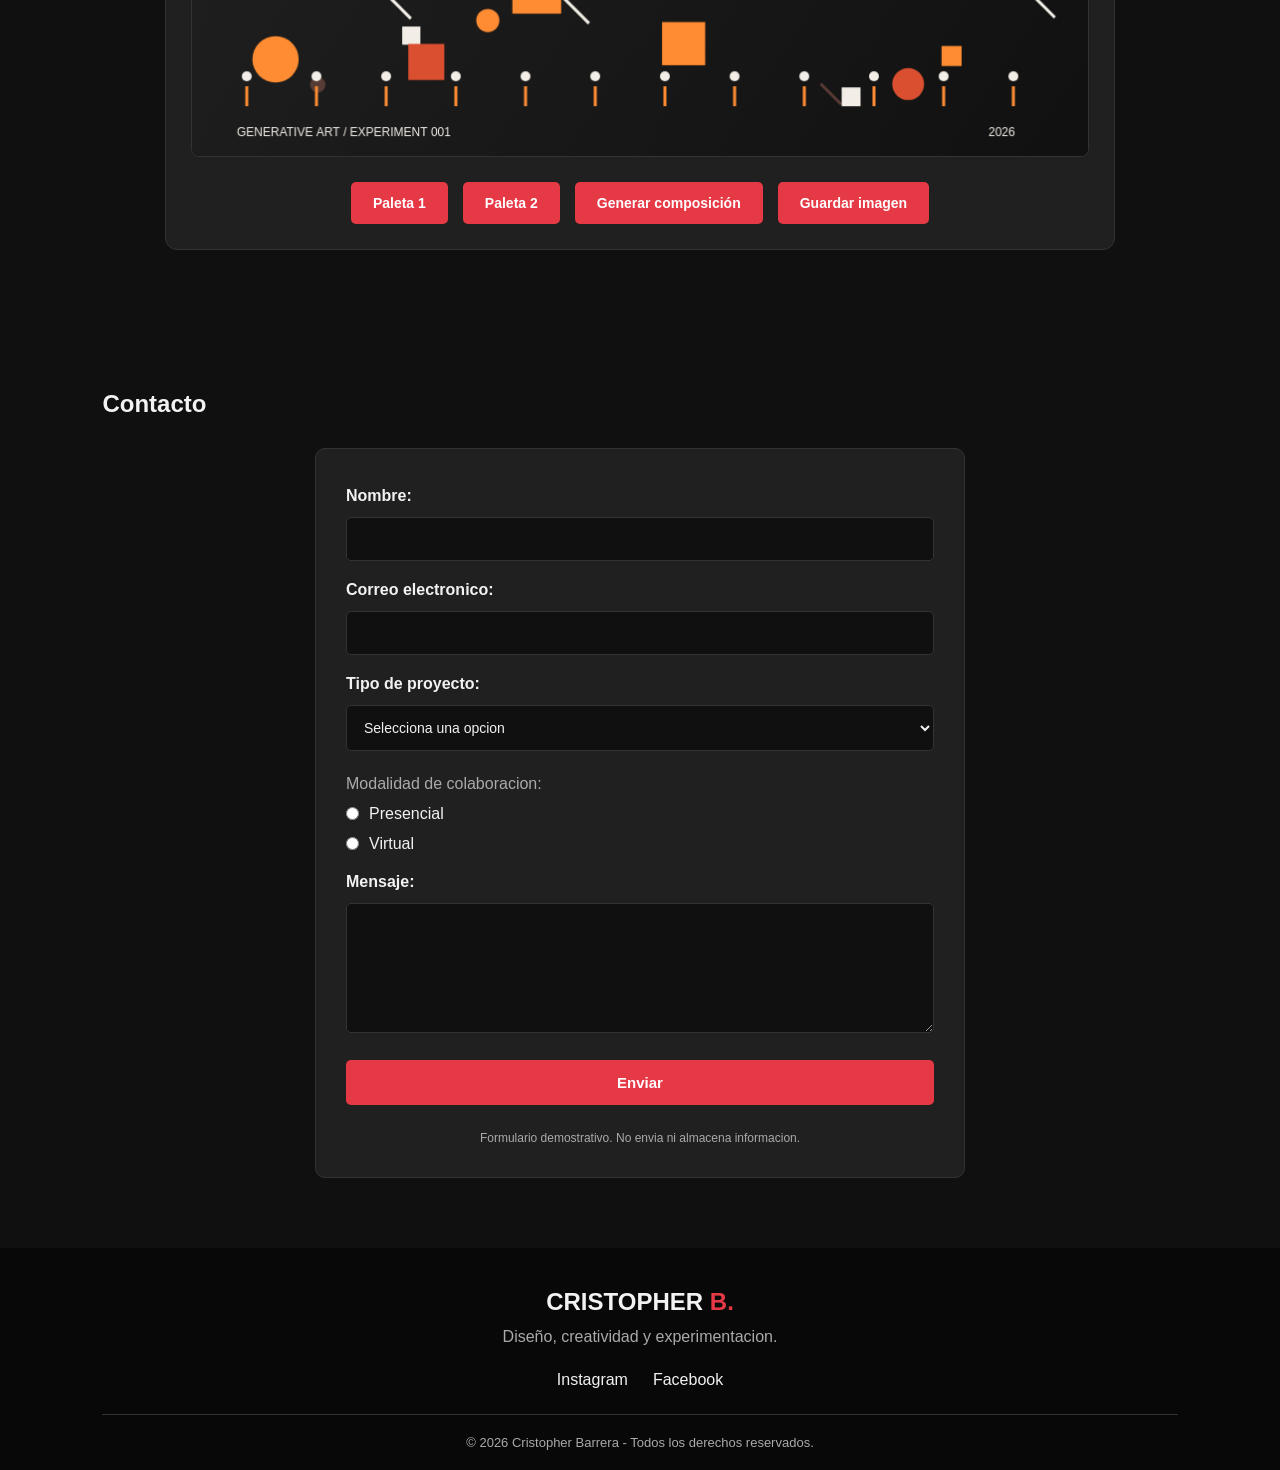
==== commit c8882a88: "Update index.html" ====
--- a/cris/index.html
+++ b/cris/index.html
@@ -132,6 +132,29 @@
         </div>
     </section>
 
+    <!-- GENERADOR DE ARTE CON CANVAS -->
+    <section class="canvas-section" id="canvas">
+
+        <div class="titulo-seccion">
+            <h1>Mi arte <span>generativo</span></h1>
+            <p>Experimentación visual mediante JavaScript y Canvas.</p>
+        </div>
+
+        <div class="canvas-contenedor">
+
+            <canvas id="miCanvas" width="900" height="600"></canvas>
+
+            <div class="canvas-botones">
+                <button id="paleta1">Paleta 1</button>
+                <button id="paleta2">Paleta 2</button>
+                <button id="generar">Generar composición</button>
+                <button id="guardar">Guardar imagen</button>
+            </div>
+
+        </div>
+
+    </section>
+
     <section class="contacto">
         <h1>Contacto</h1>
 
@@ -172,27 +195,6 @@
         </form>
     </section>
 
-    <!-- SECCION CANVAS -->
-    <section class="canvas-section" id="canvas">
-        <div class="titulo-seccion">
-            <h1>Mi arte <span>generativo</span></h1>
-            <p>Experimentación visual mediante JavaScript y Canvas.</p>
-        </div>
-
-        <div class="canvas-contenedor">
-
-            <canvas id="miCanvas" width="900" height="600"></canvas>
-
-            <div class="canvas-botones">
-                <button id="paleta1">Paleta 1</button>
-                <button id="paleta2">Paleta 2</button>
-                <button id="generar">Generar composición</button>
-                <button id="guardar">Guardar imagen</button>
-            </div>
-
-        </div>
-    </section>
-
     <footer>
         <div class="footer-contenido">
             <h2>CRISTOPHER <span>B.</span></h2>
--- a/cris/style.css
+++ b/cris/style.css
@@ -543,3 +543,110 @@
         width: 100%;
     }
 }
+
+/* =====================================
+   GENERADOR DE ARTE CON CANVAS
+===================================== */
+
+.canvas-section {
+    padding: 70px 8%;
+    background-color: var(--fondo);
+}
+
+.canvas-section .titulo-seccion {
+    text-align: center;
+    margin-bottom: 30px;
+}
+
+.canvas-section .titulo-seccion h1 {
+    color: var(--texto);
+    margin-bottom: 12px;
+}
+
+.canvas-section .titulo-seccion h1 span {
+    color: var(--rojo);
+}
+
+.canvas-section .titulo-seccion p {
+    color: var(--texto-secundario);
+    line-height: 1.6;
+}
+
+.canvas-contenedor {
+    max-width: 950px;
+    margin: 0 auto;
+    padding: 25px;
+    background-color: var(--tarjetas);
+    border: 1px solid var(--bordes);
+    border-radius: 12px;
+    transition: 0.3s;
+}
+
+.canvas-contenedor:hover {
+    border-color: var(--rojo);
+}
+
+#miCanvas {
+    display: block;
+    width: 100%;
+    height: auto;
+    background-color: #101010;
+    border: 1px solid var(--bordes);
+    border-radius: 8px;
+}
+
+/* BOTONES DEL GENERADOR */
+
+.canvas-botones {
+    display: flex;
+    justify-content: center;
+    align-items: center;
+    flex-wrap: wrap;
+    gap: 15px;
+    margin-top: 25px;
+}
+
+.canvas-botones button {
+    padding: 13px 22px;
+    background-color: var(--rojo);
+    color: white;
+    border: none;
+    border-radius: 5px;
+    font-size: 14px;
+    font-weight: bold;
+    font-family: Arial, sans-serif;
+    cursor: pointer;
+    transition: 0.3s;
+}
+
+.canvas-botones button:hover {
+    background-color: var(--rojo-hover);
+    transform: translateY(-4px);
+}
+
+.canvas-botones button:active {
+    transform: scale(0.96);
+}
+
+/* ADAPTACION DEL CANVAS A CELULARES */
+
+@media (max-width: 768px) {
+
+    .canvas-section {
+        padding: 50px 6%;
+    }
+
+    .canvas-contenedor {
+        padding: 15px;
+    }
+
+    .canvas-botones {
+        flex-direction: column;
+        gap: 12px;
+    }
+
+    .canvas-botones button {
+        width: 100%;
+        padding: 14px;
+    }
+}
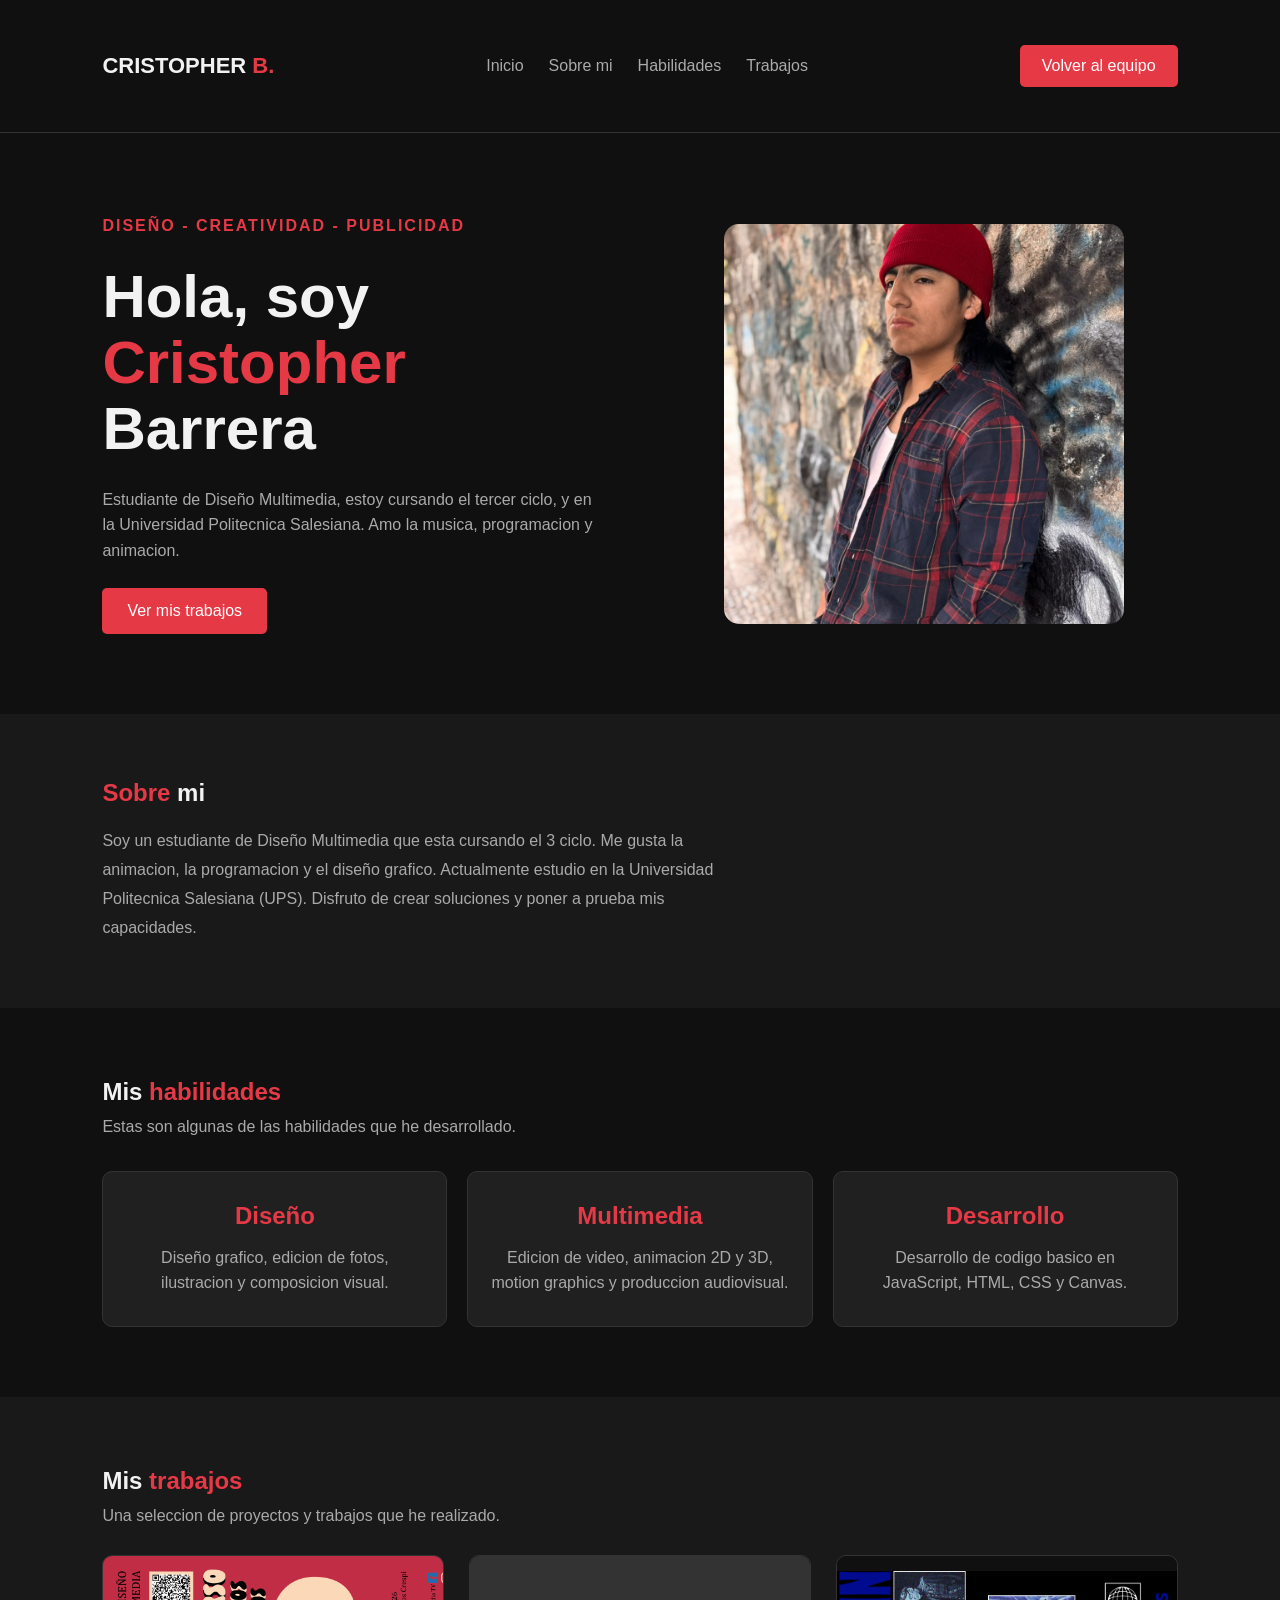
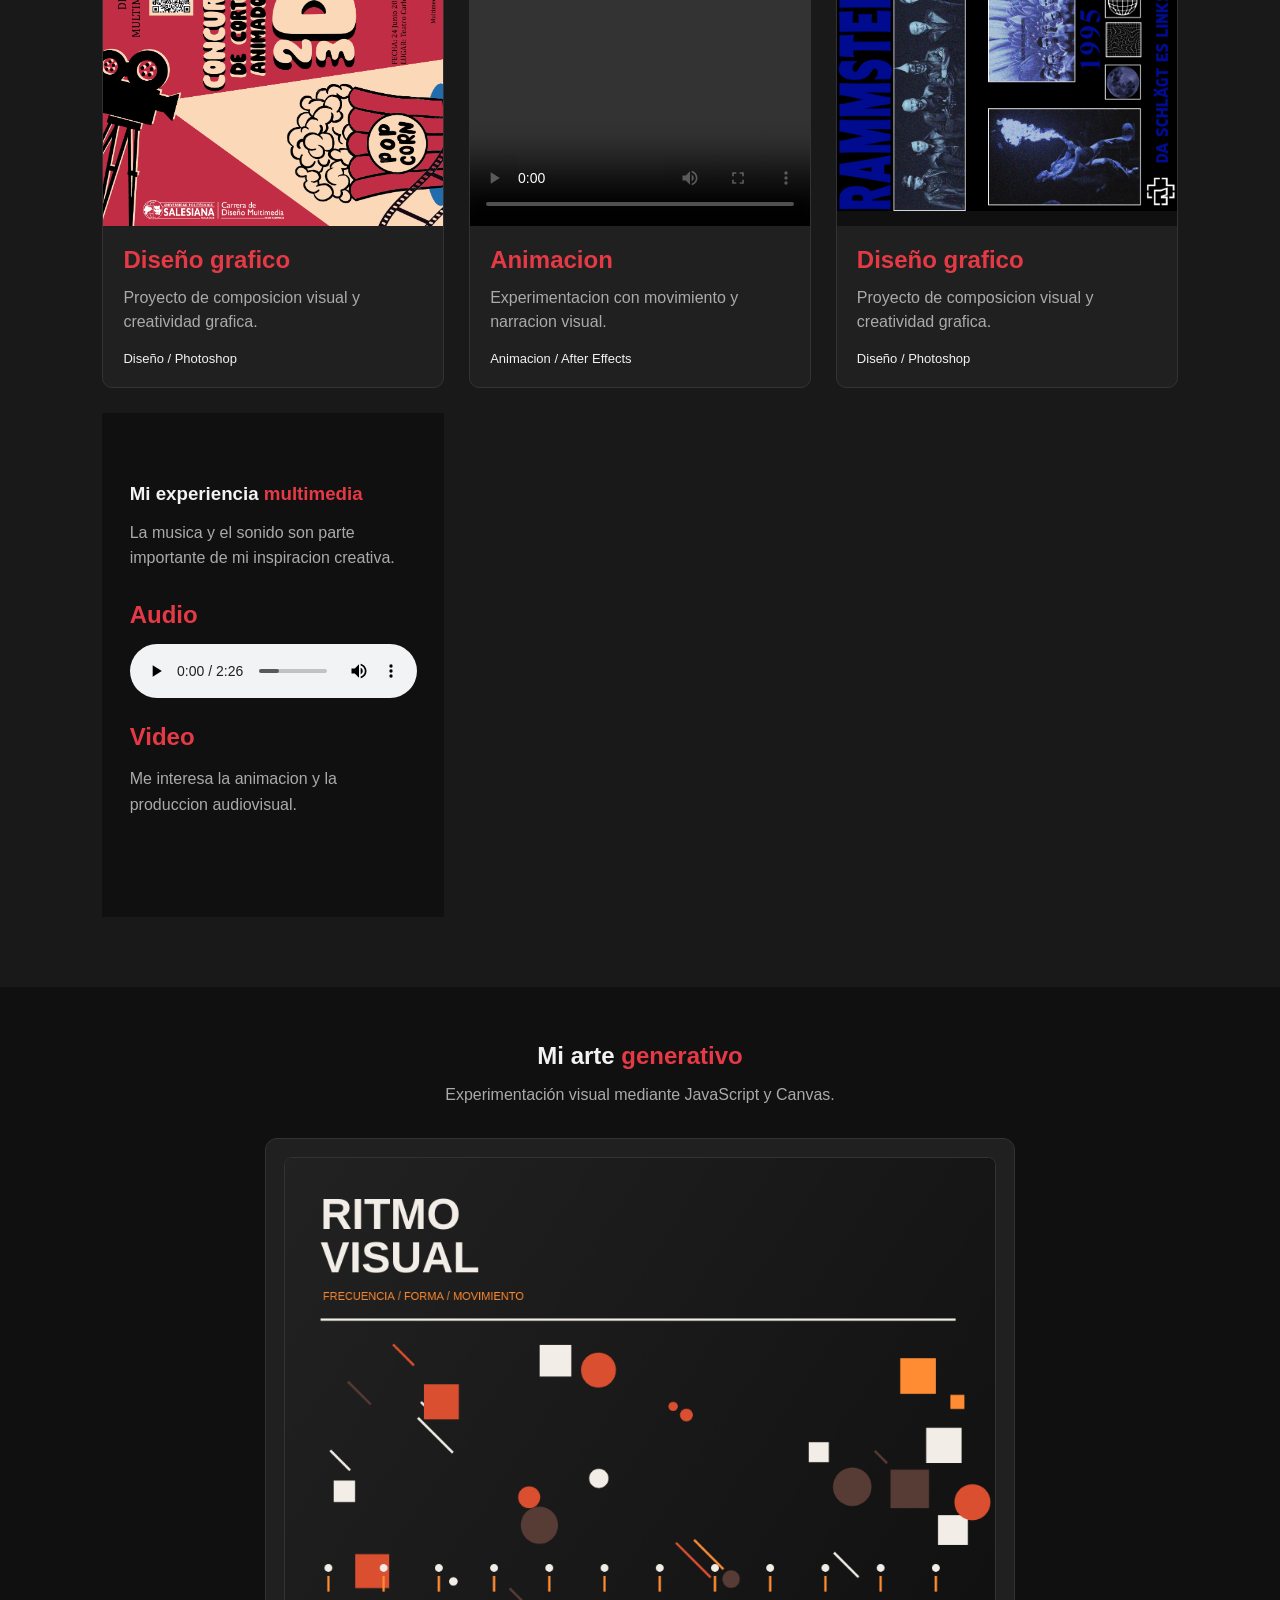
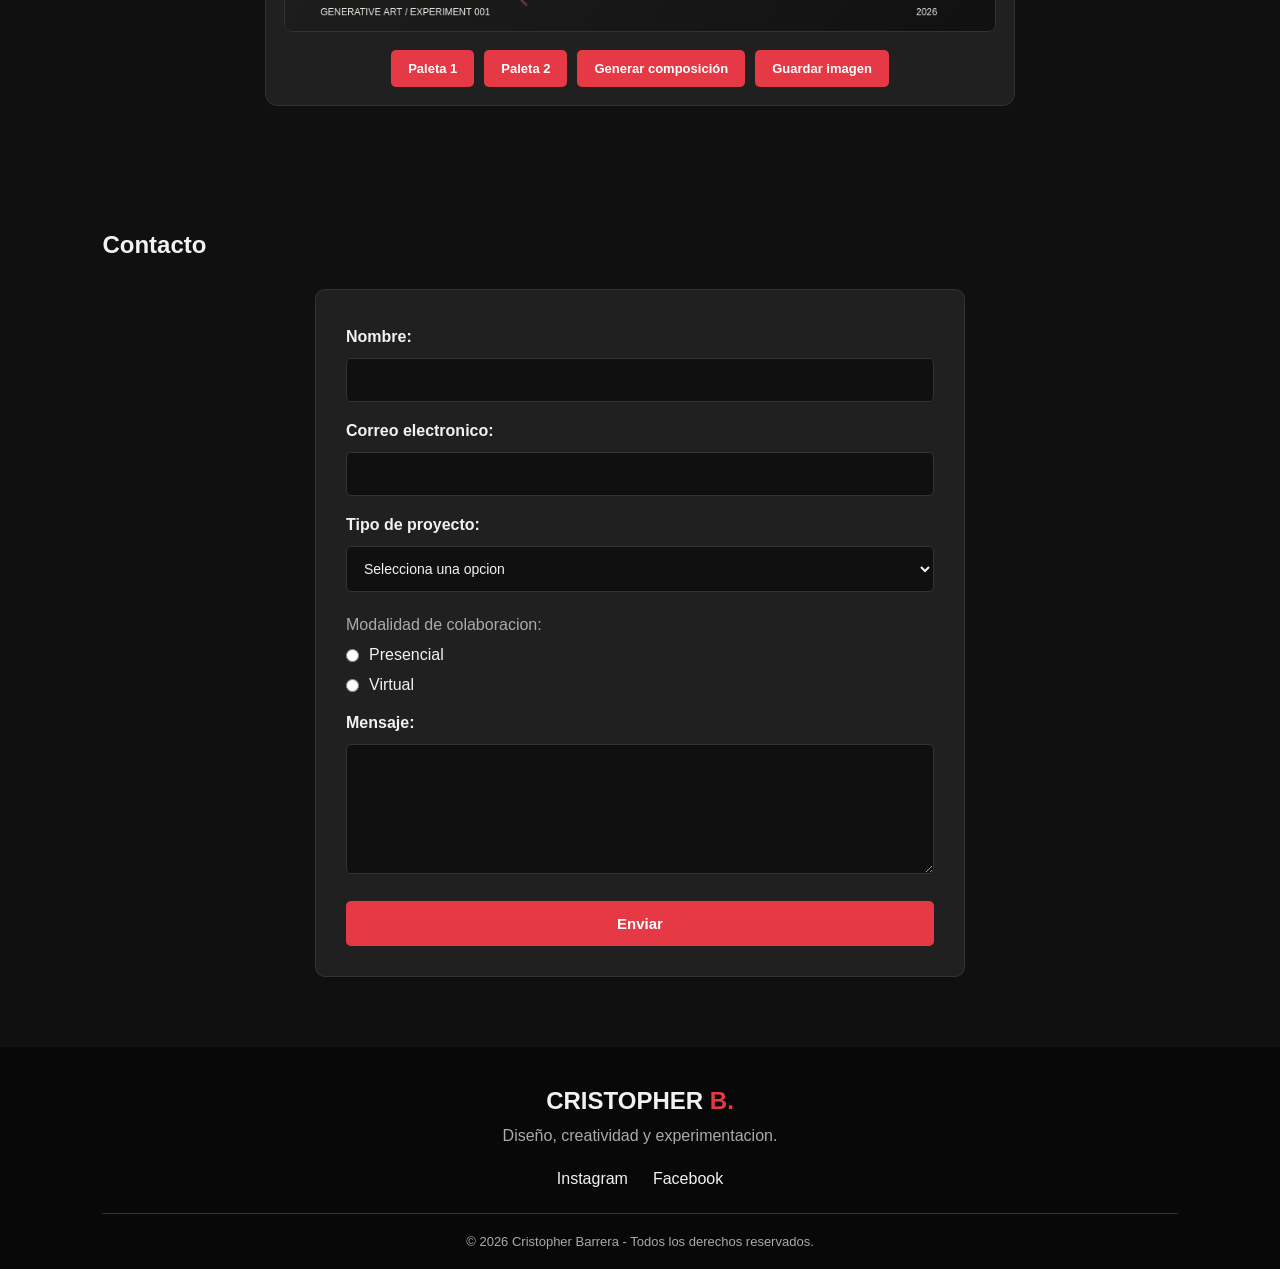
==== commit d7cd9daf: "Cambios en HTML Cristopher Updated personal introduction and removed demo form note." ====
--- a/cris/index.html
+++ b/cris/index.html
@@ -27,8 +27,8 @@
             <h1>Hola, soy <br><span>Cristopher</span><br>Barrera</h1>
             <p>
                 Estudiante de Diseño Multimedia,
-                jugador profesional de Free Fire,
-                arena 25 en Clash Royale.
+                estoy cursando el tercer ciclo,
+                y en la Universidad Politecnica Salesiana.
                 Amo la musica, programacion y animacion.
             </p>
             <a href="#trabajos" class="boton">Ver mis trabajos</a>
@@ -191,7 +191,7 @@
 
             <button type="submit">Enviar</button>
 
-            <p>Formulario demostrativo. No envia ni almacena informacion.</p>
+            
         </form>
     </section>
 
--- a/cris/style.css
+++ b/cris/style.css
@@ -650,3 +650,24 @@
         padding: 14px;
     }
 }
+/* AJUSTE DE TAMAÑO DEL GENERADOR */
+
+.canvas-contenedor {
+    max-width: 750px;
+    padding: 18px;
+    margin: 0 auto;
+}
+
+.canvas-section {
+    padding: 55px 8%;
+}
+
+.canvas-botones {
+    gap: 10px;
+    margin-top: 18px;
+}
+
+.canvas-botones button {
+    padding: 11px 17px;
+    font-size: 13px;
+}
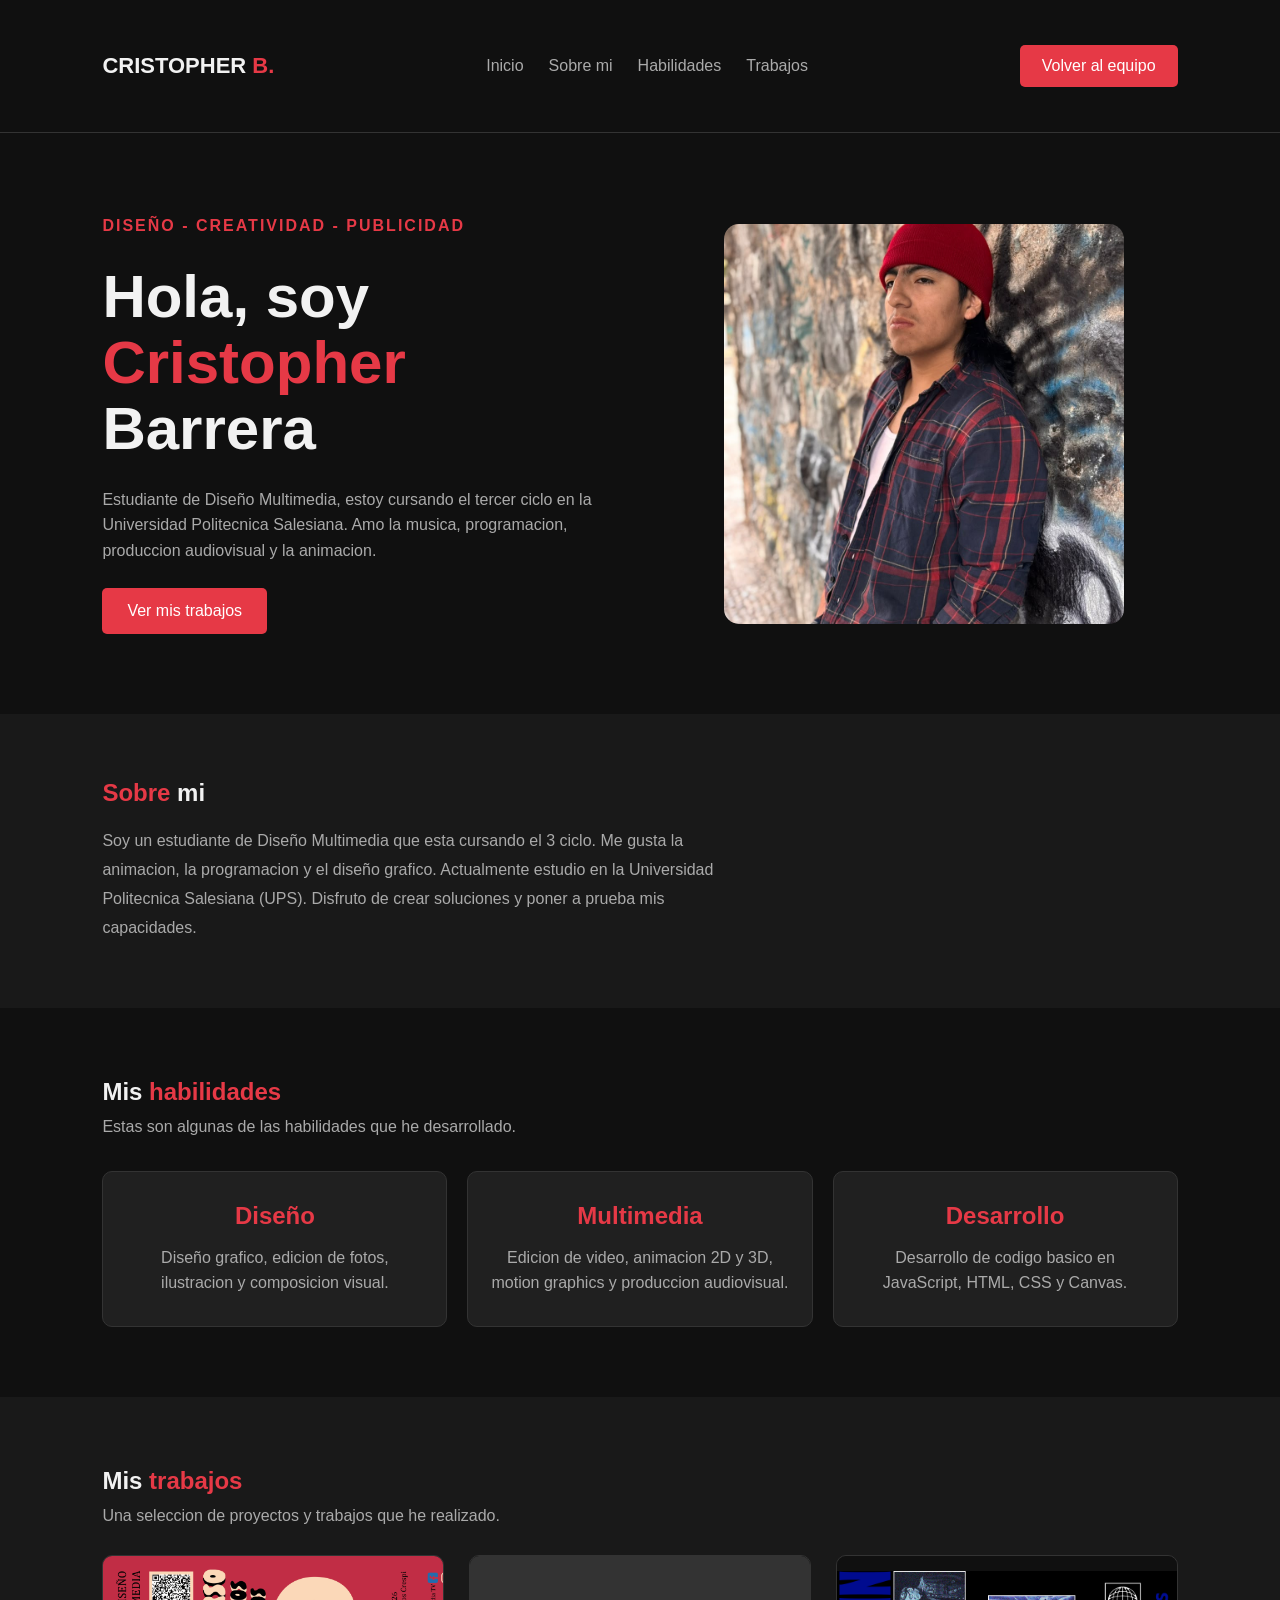
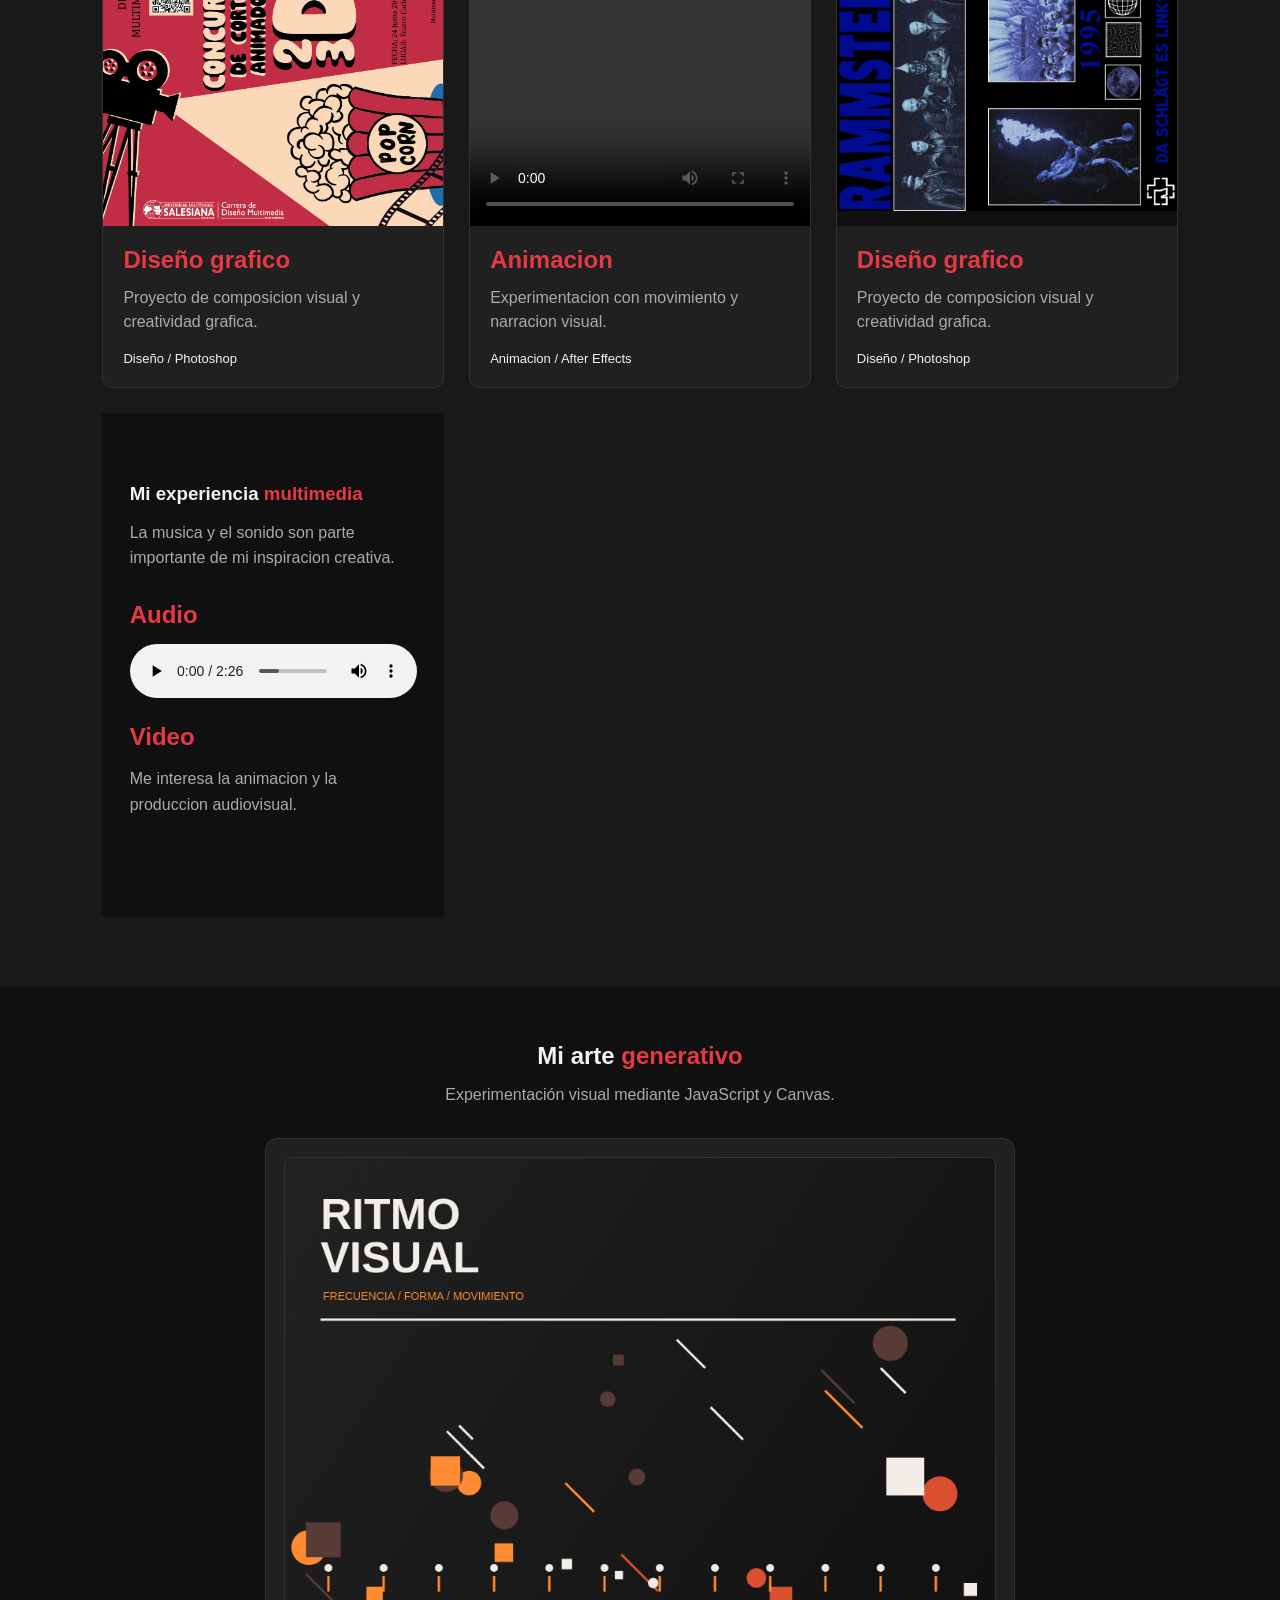
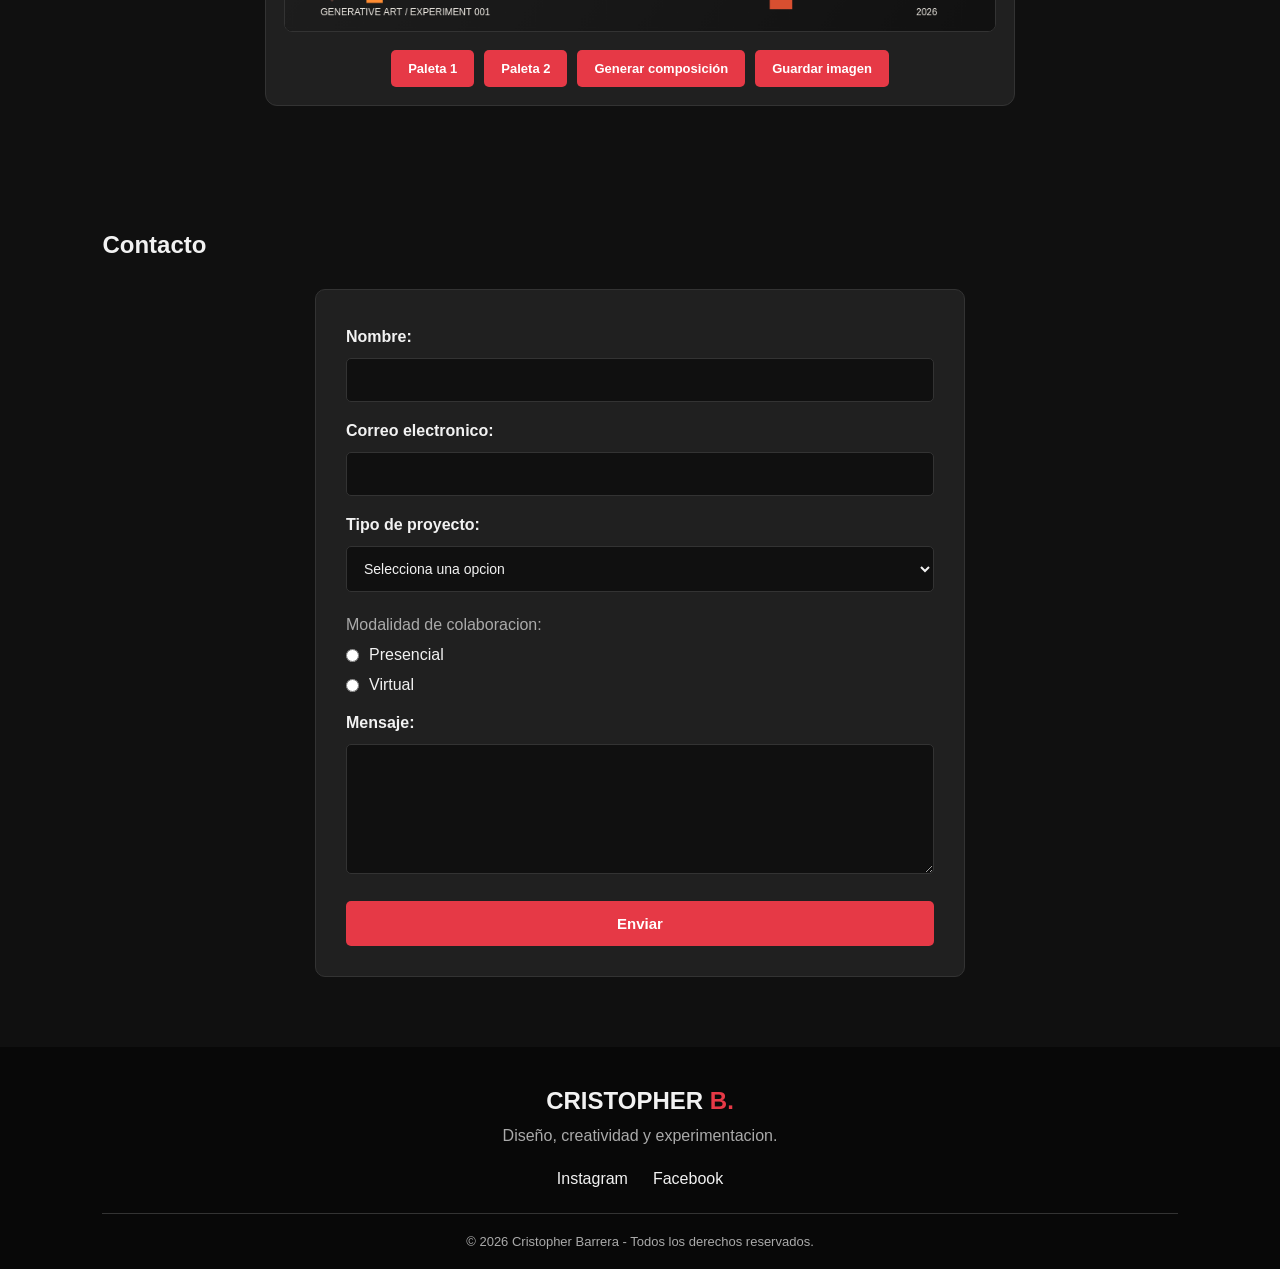
==== commit 21030a2b: "eliminacion y HTML CRISTO Updated personal description to include audiovisual production." ====
--- a/cris/index.html
+++ b/cris/index.html
@@ -27,9 +27,9 @@
             <h1>Hola, soy <br><span>Cristopher</span><br>Barrera</h1>
             <p>
                 Estudiante de Diseño Multimedia,
-                estoy cursando el tercer ciclo,
-                y en la Universidad Politecnica Salesiana.
-                Amo la musica, programacion y animacion.
+                estoy cursando el tercer ciclo
+                en la Universidad Politecnica Salesiana.
+                Amo la musica, programacion, produccion audiovisual y la animacion.
             </p>
             <a href="#trabajos" class="boton">Ver mis trabajos</a>
         </div>
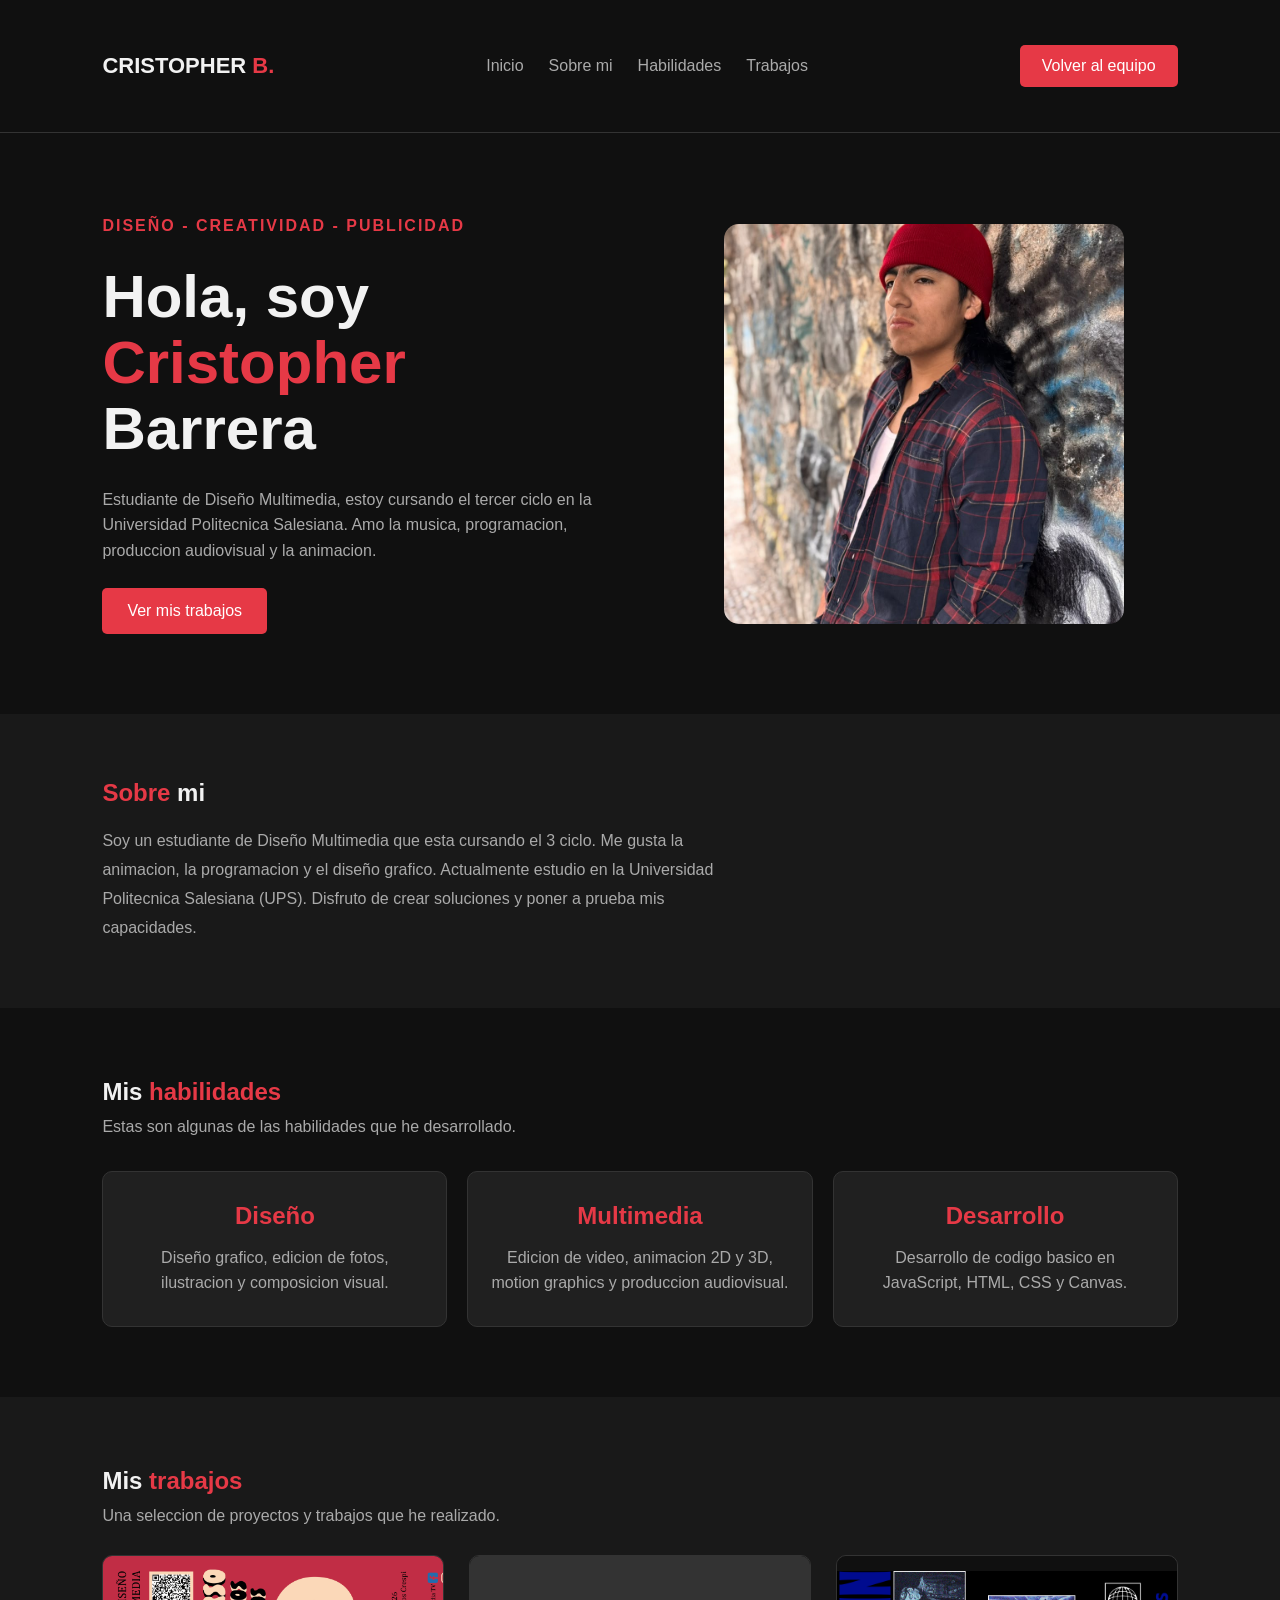
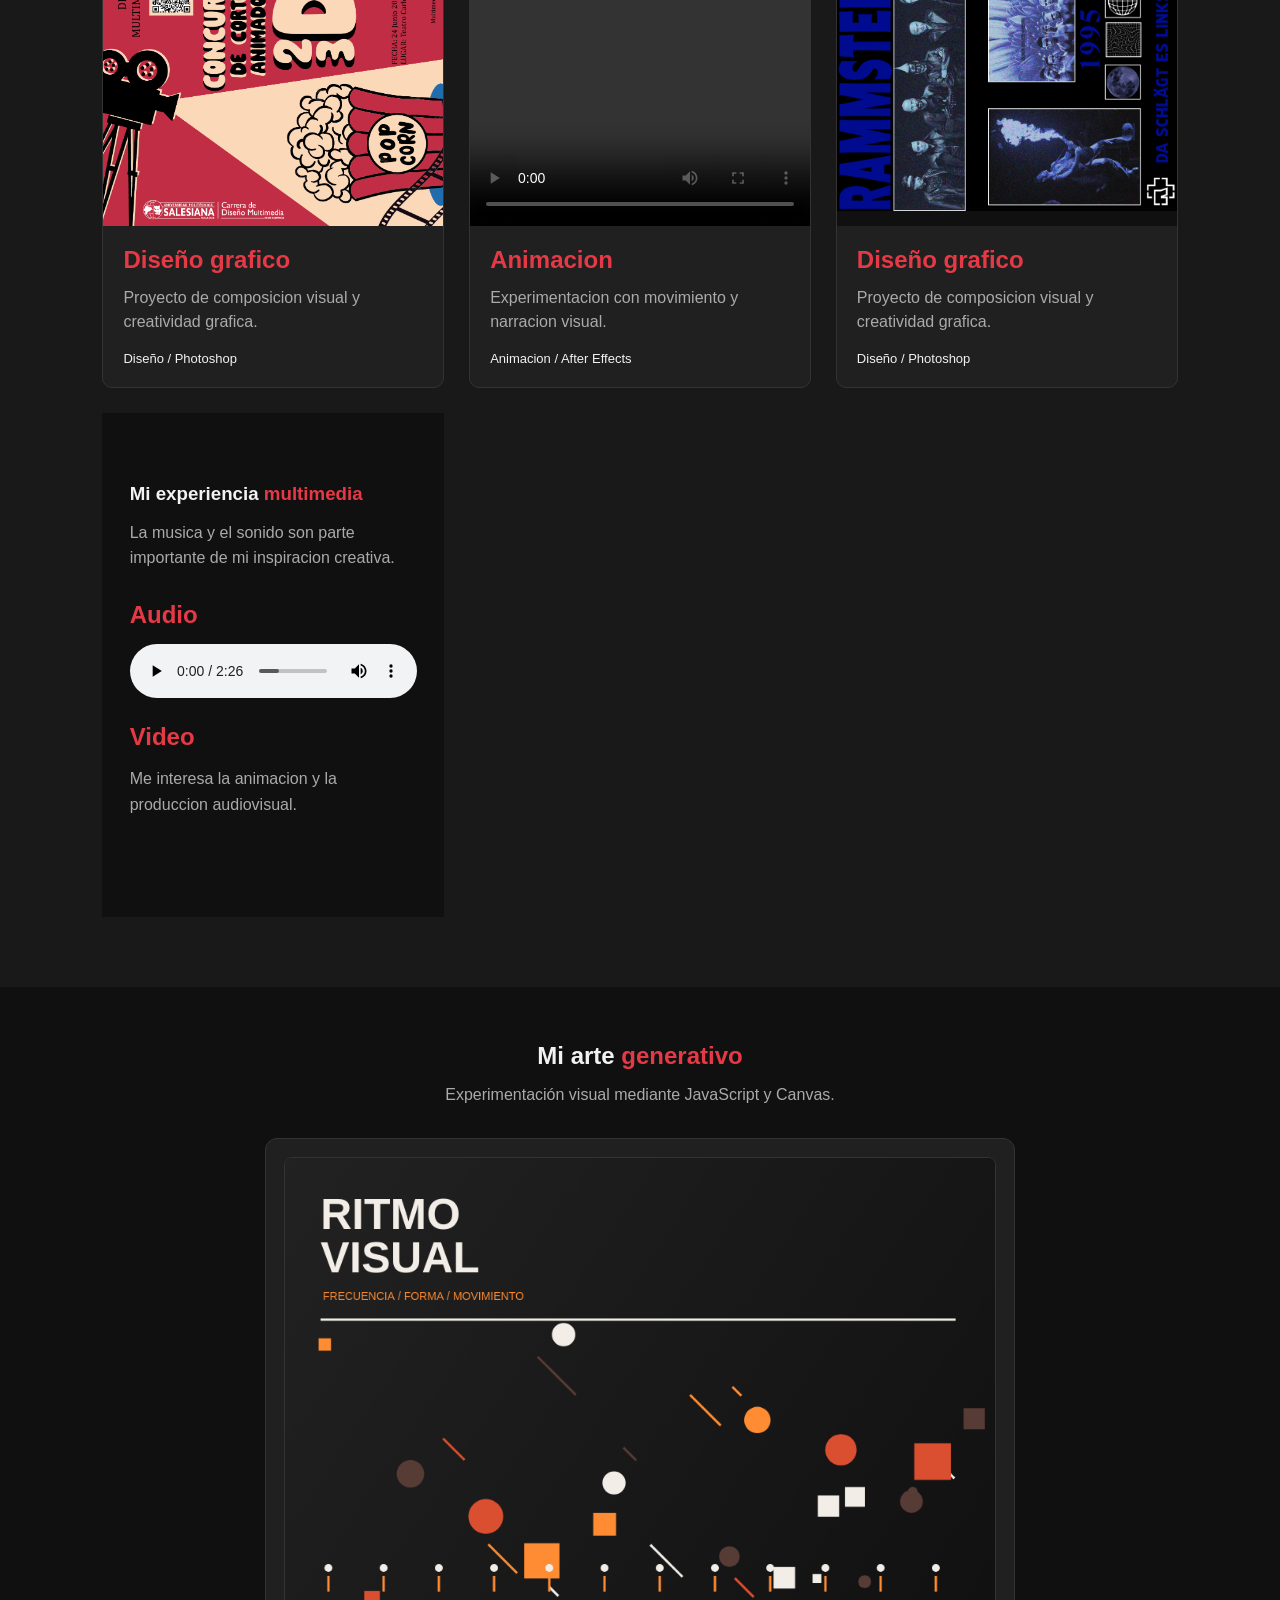
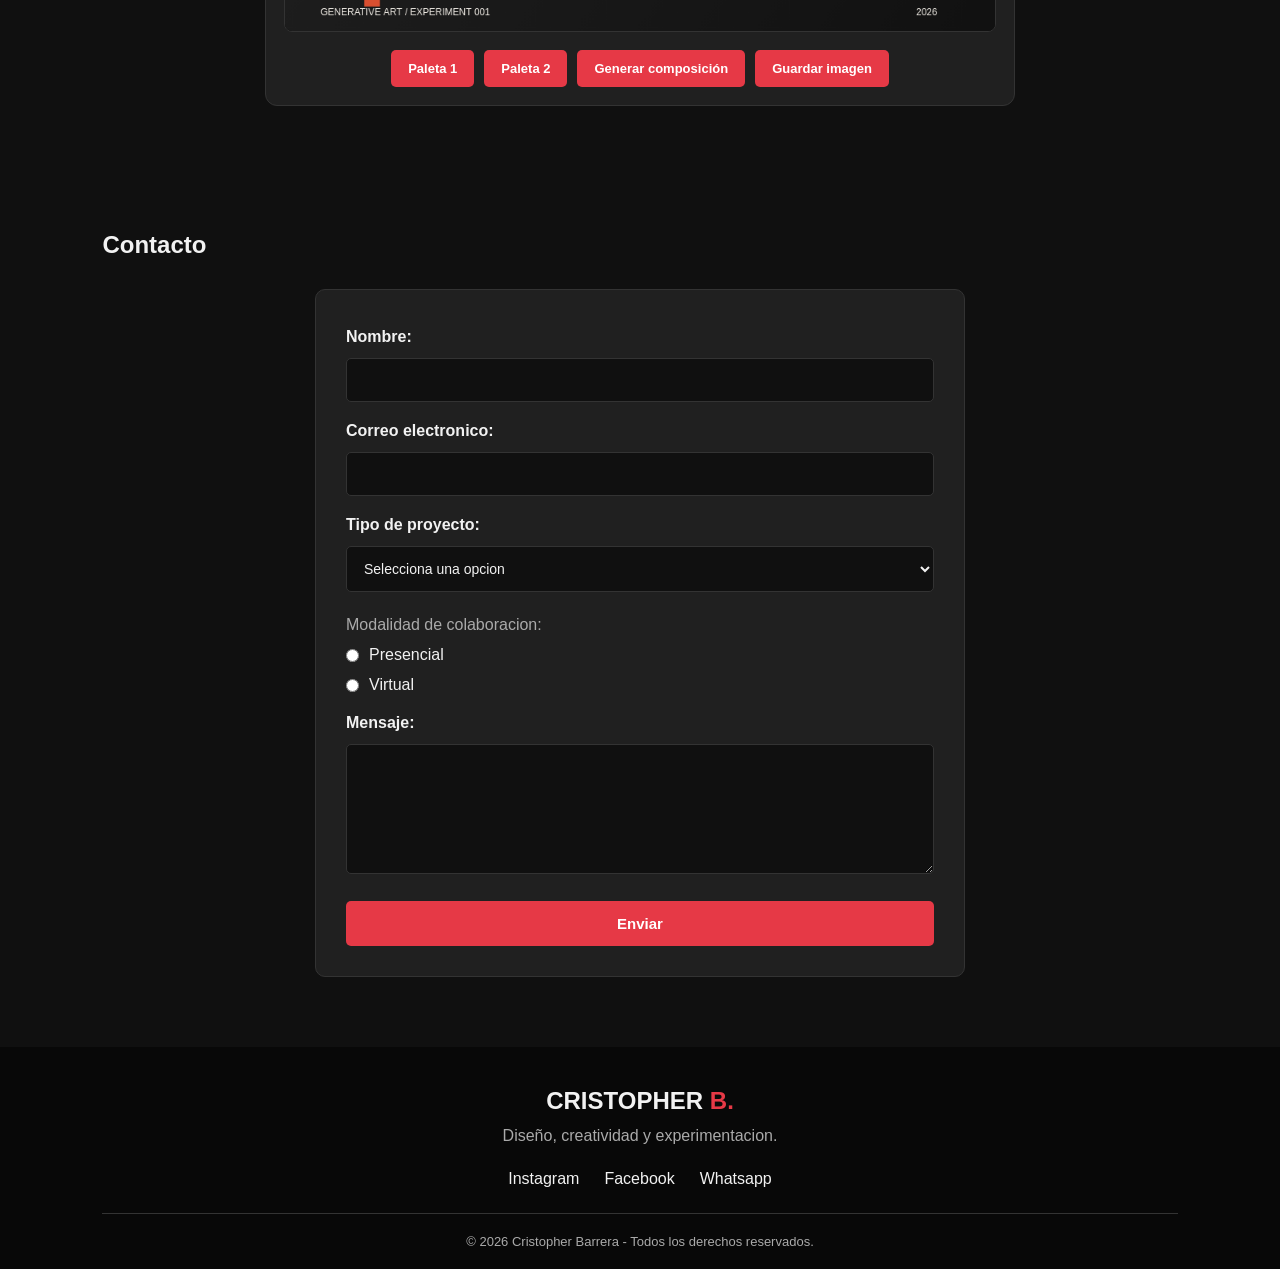
==== commit 4e673894: "numero de telefono" ====
--- a/cris/index.html
+++ b/cris/index.html
@@ -203,6 +203,7 @@
             <div class="redes">
                 <a href="https://www.instagram.com/crhystu/" target="_blank">Instagram</a>
                 <a href="https://www.facebook.com/Crhystu/" target="_blank">Facebook</a>
+                <a href="https://wa.me/593985431449" target="_blank">Whatsapp</a>
             </div>
         </div>
 
